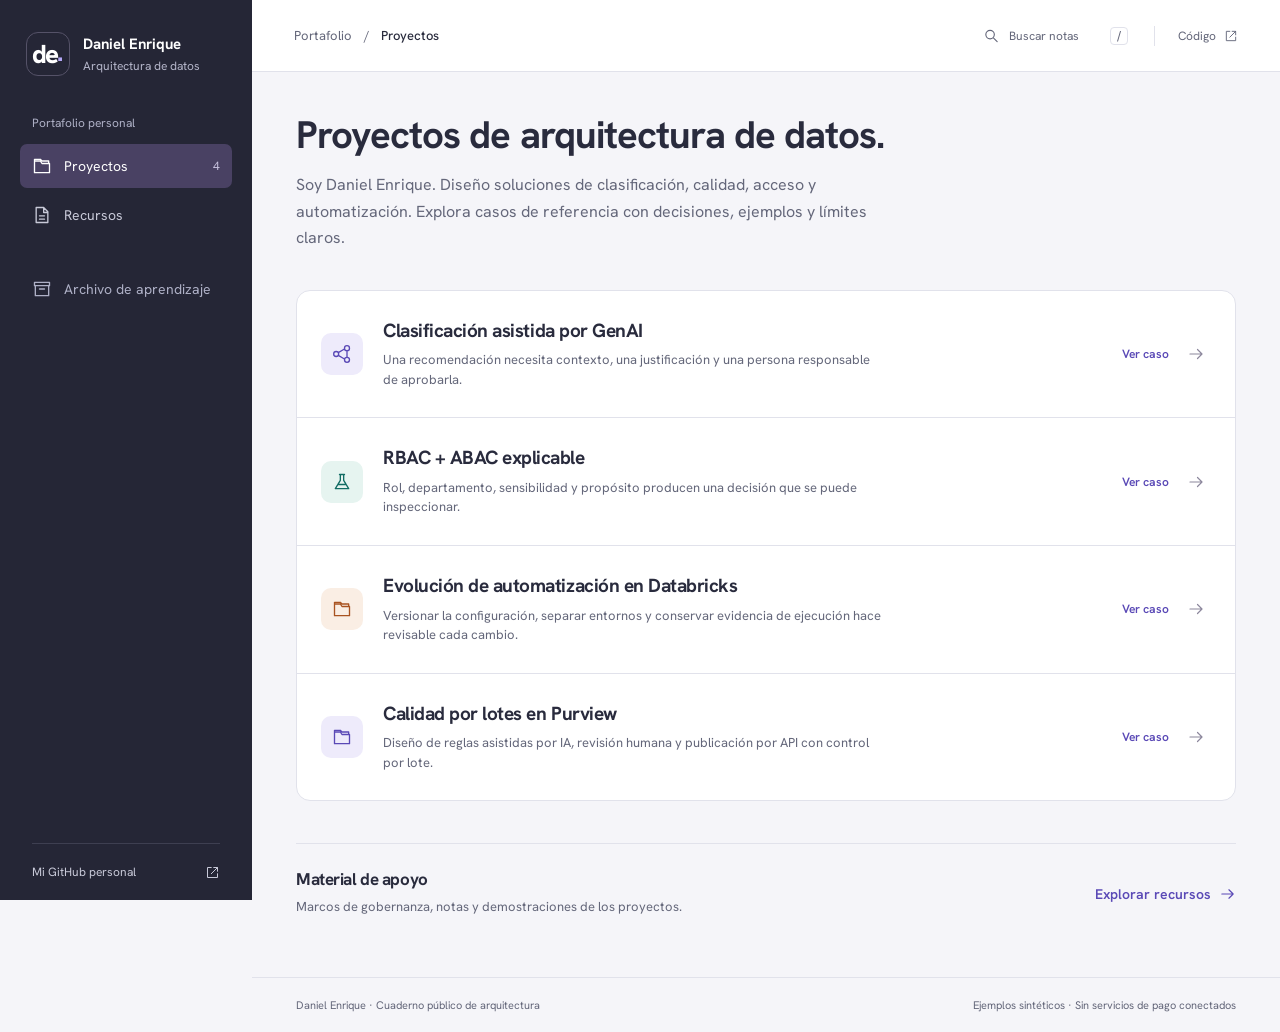
==== index.html @ 796b078f "Add curated Purview quality design, practical data and AI governance, and platform decision notes" ====
<!doctype html>
<html lang="es">
<head>
  <meta charset="utf-8">
  <meta name="viewport" content="width=device-width, initial-scale=1">
  <meta name="description" content="Daniel Enrique: portafolio de arquitectura de datos. Explora clasificación con GenAI, calidad en Purview, políticas RBAC + ABAC y automatización en Databricks con notas y demostraciones interactivas.">
  <meta name="theme-color" content="#252636">
  <title>Daniel Enrique — Cuaderno de arquitectura</title>
  <link rel="icon" href="data:image/svg+xml,%3Csvg xmlns='http://www.w3.org/2000/svg' viewBox='0 0 40 40'%3E%3Crect width='40' height='40' rx='10' fill='%235a49b6'/%3E%3Cpath d='M11 10h7c13 0 13 20 0 20h-7z' fill='none' stroke='white' stroke-width='3'/%3E%3C/svg%3E">
  <link rel="preconnect" href="https://fonts.googleapis.com">
  <link rel="preconnect" href="https://fonts.gstatic.com" crossorigin>
  <link href="https://fonts.googleapis.com/css2?family=Hanken+Grotesk:wght@400;500;600;700;800&display=swap" rel="stylesheet">
  <link rel="stylesheet" href="styles.css?v=valor3">
  <script defer src="cases.js?v=valor3"></script>
  <script defer src="policy.js?v=cuaderno1"></script>
  <script defer src="app.js?v=valor3"></script>
</head>
<body>
  <a class="skip" href="#contenido">Ir al contenido</a>
  <svg class="icon-defs" xmlns="http://www.w3.org/2000/svg" aria-hidden="true"><defs>
    <symbol id="i-home" viewBox="0 0 24 24"><path d="m3 10 9-7 9 7v10H3zM9 20v-7h6v7"/></symbol>
    <symbol id="i-folder" viewBox="0 0 24 24"><path d="M3 6h7l2 3h9v11H3zM3 6V4h7l2 2h8v3"/></symbol>
    <symbol id="i-network" viewBox="0 0 24 24"><circle cx="5" cy="12" r="3"/><circle cx="18" cy="5" r="3"/><circle cx="18" cy="19" r="3"/><path d="m8 10 7-4M8 14l7 4M18 8v8"/></symbol>
    <symbol id="i-lab" viewBox="0 0 24 24"><path d="M9 3h6M10 3v7L4 20h16l-6-10V3M7 15h10"/></symbol>
    <symbol id="i-archive" viewBox="0 0 24 24"><path d="M4 8v12h16V8M3 4h18v4H3zM9 12h6"/></symbol>
    <symbol id="i-search" viewBox="0 0 24 24"><circle cx="10" cy="10" r="6"/><path d="m15 15 5 5"/></symbol>
    <symbol id="i-out" viewBox="0 0 24 24"><path d="M14 4h6v6M20 4 10 14M10 4H4v16h16v-6"/></symbol>
    <symbol id="i-menu" viewBox="0 0 24 24"><path d="M4 6h16M4 12h16M4 18h16"/></symbol>
    <symbol id="i-doc" viewBox="0 0 24 24"><path d="M5 3h9l5 5v13H5zM14 3v6h5M9 13h6M9 17h6"/></symbol>
    <symbol id="i-arrow" viewBox="0 0 24 24"><path d="M4 12h16m-6-6 6 6-6 6"/></symbol>
    <symbol id="i-check" viewBox="0 0 24 24"><path d="m5 12 4 4L19 6"/></symbol>
  </defs></svg>
  <aside class="sidebar" id="sidebar" aria-label="Navegación principal">
    <a class="identity" href="#inicio"><span class="monogram">de<span>.</span></span><span><strong>Daniel Enrique</strong><small>Arquitectura de datos</small></span></a>
    <div class="workspace-label">Portafolio personal</div>
    <nav class="primary-nav">
      <a href="#proyectos" data-nav="proyectos"><svg class="icon" aria-hidden="true"><use href="#i-folder"/></svg>Proyectos<span class="nav-count">4</span></a>
      <a href="#recursos" data-nav="recursos"><svg class="icon" aria-hidden="true"><use href="#i-doc"/></svg>Recursos</a>
      <a href="#archivo" data-nav="archivo"><svg class="icon" aria-hidden="true"><use href="#i-archive"/></svg>Archivo de aprendizaje</a>
    </nav>
    <div class="sidebar-bottom"><a href="https://github.com/DanielEnrique368" target="_blank" rel="noopener noreferrer">Mi GitHub personal<svg class="icon" aria-hidden="true"><use href="#i-out"/></svg></a></div>
  </aside>
  <div class="workspace">
    <header class="topbar"><button class="menu-button" id="menu-toggle" aria-label="Abrir navegación" aria-expanded="false" aria-controls="sidebar"><svg class="icon" aria-hidden="true"><use href="#i-menu"/></svg></button><div class="breadcrumb"><span>Portafolio</span><span aria-hidden="true">/</span><strong id="breadcrumb">Proyectos</strong></div><a class="search-shortcut" href="#notas"><svg class="icon" aria-hidden="true"><use href="#i-search"/></svg><span>Buscar notas</span><kbd>/</kbd></a><a class="source-link" href="https://github.com/DanielEnrique368/DanielEnrique368.github.io" target="_blank" rel="noopener noreferrer">Código<svg class="icon" aria-hidden="true"><use href="#i-out"/></svg></a></header>
    <main id="contenido" tabindex="-1">
      <div id="app"><section class="page-heading"><h1>Un cuaderno para explorar arquitectura de datos.</h1><p>Clasificación con GenAI, gobierno RBAC + ABAC y automatización en Databricks.</p><noscript><p>Activa JavaScript para explorar las notas y las demostraciones. También puedes <a href="arquitectura.html">abrir el diagrama de arquitectura</a> o <a href="https://github.com/DanielEnrique368/DanielEnrique368.github.io">leer el código en GitHub</a>.</p></noscript></section></div>
    </main>
    <footer class="footer"><span>Daniel Enrique · Cuaderno público de arquitectura</span><span>Ejemplos sintéticos · Sin servicios de pago conectados</span></footer>
  </div>
</body>
</html>
---- styles.css ----
:root{--paper:#fff;--ground:#f5f5f9;--ink:#292b3d;--muted:#64677a;--line:#e1e2eb;--purple:#5a49b6;--purple-pale:#eeebfb;--teal:#126c64;--orange:#a95320;--rail:#252636;--rail-text:#c8c9d8;--radius:14px;font-family:'Hanken Grotesk',system-ui,sans-serif;font-size:16px;color:var(--ink);background:var(--ground);font-synthesis:none}
*{box-sizing:border-box}body{margin:0}a{color:inherit;text-decoration:none}button,input,select{font:inherit}button,a,input,select{-webkit-tap-highlight-color:transparent}button{cursor:pointer}button:disabled{cursor:default;opacity:.55}p{line-height:1.65}a,button,input,select{touch-action:manipulation}::selection{background:#d6cff8;color:#26213e}input{caret-color:var(--purple)}:focus-visible{outline:3px solid #8772e2;outline-offset:4px}html{scrollbar-color:#b5b1c7 var(--ground)}[hidden]{display:none!important}.icon-defs{position:absolute;width:0;height:0;overflow:hidden}.icon{width:20px;height:20px;flex-shrink:0;fill:none;stroke:currentColor;stroke-width:1.6;stroke-linecap:round;stroke-linejoin:round}.skip{position:fixed;top:-100px;left:20px;padding:12px 18px;background:var(--paper);z-index:20}.skip:focus{top:10px}.sidebar{position:fixed;inset:0 auto 0 0;width:252px;background:var(--rail);color:var(--rail-text);padding:32px 20px 20px;z-index:10;display:flex;flex-direction:column;overflow-y:auto}.identity{display:flex;gap:13px;align-items:center;color:white;margin:0 6px 39px}.monogram{font-size:26px;font-weight:800;letter-spacing:-.04em;width:44px;height:44px;display:grid;place-content:center;position:relative;border:1px solid #555268;border-radius:12px;padding-right:6px}.monogram span{position:absolute;right:7px;bottom:6px;color:#b6a9fa}.identity strong{font-size:15px;display:block}.identity small{color:#b5b6ca;font-size:12px}.workspace-label{font-size:12px;color:#aeb0c6;margin:0 12px 13px}.primary-nav{display:grid;gap:5px}.primary-nav a{display:flex;gap:12px;align-items:center;padding:12px;border-radius:7px;font-size:14px;min-height:44px}.primary-nav a:hover{background:#303146;color:white}.primary-nav a[aria-current="page"]{background:#494163;color:#fff}.primary-nav .nav-count{margin-left:auto;font-size:12px;color:#c6c0dc}.sidebar-projects{border-top:1px solid #3e3f51;margin-top:27px;padding-top:24px}.sidebar-projects h2{font-size:12px;font-weight:500;margin:0 12px 12px;color:#aeb0c6}.sidebar-projects a{padding:11px 12px;display:flex;align-items:center;gap:10px;font-size:12px;border-radius:6px}.sidebar-projects a:hover{color:white;background:#303146}.project-dot{width:7px;height:7px;border-radius:50%;display:inline-block;flex-shrink:0}.purple{background:#b5a3ff}.teal{background:#6bcbc0}.orange{background:#edb183}.sidebar-bottom{margin-top:auto;padding:42px 12px 0}.small-mark{font-size:13px;color:#aeb0c6;line-height:1.65}.sidebar-bottom a{margin-top:25px;padding-top:20px;border-top:1px solid #3e3f51;display:flex;align-items:center;justify-content:space-between;font-size:12px}.sidebar-bottom .icon{width:15px;height:15px}.workspace{margin-left:252px;min-height:100vh}.topbar{height:72px;padding:0 42px;display:flex;align-items:center;gap:26px;border-bottom:1px solid var(--line);background:var(--paper)}.breadcrumb{display:flex;gap:12px;align-items:center;font-size:13px;color:var(--muted)}.breadcrumb strong{color:var(--ink);font-weight:500}.search-shortcut{margin-left:auto;display:flex;align-items:center;gap:9px;font-size:12px;color:var(--muted)}.search-shortcut .icon{width:17px}kbd{font:12px system-ui;border:1px solid var(--line);padding:1px 6px;border-radius:4px;margin-left:22px}.source-link{display:flex;align-items:center;gap:8px;font-size:12px;color:var(--muted);padding-left:23px;border-left:1px solid var(--line)}.source-link .icon{width:14px}.menu-button{display:none}main{max-width:1440px;margin:auto;padding:42px 44px 60px}h1,h2,h3{letter-spacing:-.025em;line-height:1.13}h1{font-size:clamp(32px,3.25vw,49px);font-weight:700;margin:0;text-wrap:balance}h2{font-size:25px;margin:0 0 12px;font-weight:700}h3{font-size:19px;margin:0 0 10px}p{margin:0 0 18px;color:var(--muted)}.page-heading{margin-bottom:30px;max-width:780px}.page-heading p{margin:15px 0 0;max-width:65ch;font-size:16px}.intro-line{display:flex;justify-content:space-between;gap:32px;align-items:center;margin-bottom:30px}.intro-line .page-heading{margin:0;max-width:720px}.intro-line .page-heading h1{max-width:560px}.text-link{display:inline-flex;align-items:center;gap:8px;color:var(--purple);font-weight:600;font-size:14px;min-height:40px}.text-link:hover{text-decoration:underline;text-underline-offset:4px}.text-link .icon{width:17px}.pill{display:inline-flex;padding:5px 10px;border-radius:30px;background:var(--purple-pale);color:var(--purple);font-size:12px;white-space:nowrap;font-weight:600}.pill.teal{background:#e6f4f0;color:var(--teal)}.pill.orange{background:#faeee4;color:var(--orange)}.overview-grid{display:grid;grid-template-columns:minmax(0,1.55fr) minmax(260px,1fr);gap:24px;margin-bottom:40px}.graph-panel{background:var(--paper);border:1px solid var(--line);border-radius:var(--radius);overflow:hidden;min-width:0}.panel-heading{display:flex;justify-content:space-between;align-items:center;padding:21px 24px 0;gap:10px}.panel-heading h2{font-size:17px;margin:0}.panel-heading span{font-size:12px;color:var(--muted)}.graph{width:100%;height:auto;display:block;max-height:345px}.graph line,.graph path{stroke:#d9d6e6;stroke-width:1.3;fill:none}.graph a{cursor:pointer}.graph .node-circle{stroke:var(--paper);stroke-width:5}.graph .main-node{fill:#7663c8}.graph .access-node{fill:#278c83}.graph .ops-node{fill:#c67e4d}.graph .note-node{fill:#b4aec9}.graph text{font:13px 'Hanken Grotesk',sans-serif;fill:#48495d;stroke:none}.graph .project-label{font-size:14px;font-weight:700}.graph a:hover circle,.graph a:focus circle{stroke:#b6aae5;stroke-width:7}.graph a:focus-visible{outline:none}.graph-caption{padding:12px 24px 18px;color:var(--muted);font-size:12px;display:flex;gap:18px;align-items:center}.graph-caption span{display:flex;align-items:center;gap:6px}.graph-caption i{width:6px;height:6px;border-radius:50%;background:#7663c8}.graph-caption span:last-child{margin-left:auto}.spotlight{padding:25px 26px;background:#eae7f7;border-radius:var(--radius);display:flex;flex-direction:column;min-width:0}.spotlight h2{font-size:27px;line-height:1.2;margin:20px 0 13px;max-width:300px}.spotlight p{font-size:14px;color:#5c5675;line-height:1.6}.spotlight .pill{background:#fff9;width:fit-content}.spotlight .button{margin-top:auto;align-self:flex-start}.mini-decision{display:flex;align-items:center;gap:10px;padding:13px 0 19px;font-size:12px;color:#544967}.mini-decision svg{color:var(--teal);width:16px;height:16px}.button{display:inline-flex;align-items:center;justify-content:center;gap:9px;padding:11px 16px;min-height:44px;border:0;border-radius:7px;background:var(--purple);color:white;font-size:14px;font-weight:600}.button:hover{background:#493996}.button.secondary{background:white;color:var(--ink);border:1px solid var(--line)}.button.secondary:hover{background:var(--ground)}.section-top{display:flex;justify-content:space-between;gap:20px;align-items:baseline;margin:0 0 15px}.section-top h2{font-size:22px;margin:0}.section-top p{margin:0;font-size:13px}.project-list{background:var(--paper);border:1px solid var(--line);border-radius:var(--radius);overflow:hidden}.project-row{display:grid;grid-template-columns:44px minmax(0,1fr) auto 24px;gap:18px;align-items:center;padding:22px 24px;border-bottom:1px solid var(--line)}.project-row:last-child{border-bottom:0}.project-row:hover{background:#fbfaff}.project-symbol{width:42px;height:42px;display:grid;place-items:center;background:var(--purple-pale);color:var(--purple);border-radius:10px}.project-symbol.teal{background:#e6f4f0;color:var(--teal)}.project-symbol.orange{background:#faeee4;color:var(--orange)}.project-row h3{font-size:17px;margin:0 0 5px}.project-row p{font-size:13px;margin:0;line-height:1.5;max-width:72ch}.row-meta{color:var(--muted);font-size:12px;white-space:nowrap}.row-arrow{width:18px;color:#8c879c}.below-overview{display:grid;grid-template-columns:1fr 1fr;gap:32px;margin-top:32px}.resource-entry{display:flex;align-items:center;gap:14px;padding:19px 0;border-bottom:1px solid var(--line)}.resource-entry .icon{color:var(--purple)}.resource-entry strong{display:block;font-size:14px;margin-bottom:3px}.resource-entry small{font-size:12px;color:var(--muted)}.resource-entry .row-arrow{margin-left:auto}.notice{font-size:13px;color:var(--muted);line-height:1.6;margin-top:25px}.footer{padding:20px 44px;border-top:1px solid var(--line);display:flex;justify-content:space-between;gap:20px;font-size:11px;color:var(--muted);max-width:1440px;margin:auto}.backlink{color:var(--muted);font-size:13px;display:inline-flex;gap:8px;align-items:center;margin-bottom:25px;min-height:30px}.backlink .icon{width:16px;transform:rotate(180deg)}.case-heading{max-width:800px;margin-bottom:25px}.case-heading .pill{margin-bottom:15px}.case-heading h1{font-size:clamp(30px,3vw,43px);line-height:1.15}.case-heading p{margin-top:18px}.case-toolbar{display:flex;justify-content:space-between;gap:20px;align-items:center;border-bottom:1px solid var(--line);margin-bottom:30px}.case-tabs{display:flex;gap:25px}.case-tab{background:transparent;border:0;color:var(--muted);padding:15px 0;border-bottom:2px solid transparent;font-size:14px}.case-tab[aria-selected="true"]{border-color:var(--purple);color:var(--purple);font-weight:700}.article-layout{display:grid;grid-template-columns:minmax(0,1fr) 248px;gap:50px}.prose{max-width:75ch;min-width:0}.prose h2{font-size:23px;margin:28px 0 12px}.prose h2:first-child{margin-top:0}.prose h3{font-size:17px;margin-top:25px}.prose p{font-size:15px;line-height:1.75}.decisions{padding-left:19px}.decisions li{padding-left:5px;margin-bottom:20px;color:var(--muted);font-size:14px;line-height:1.65}.decisions strong{display:block;color:var(--ink);font-size:15px;margin-bottom:5px}.related-panel{border-left:1px solid var(--line);padding-left:23px}.related-panel h2{font-size:14px;margin:0 0 12px}.related-panel h2:not(:first-child){margin-top:28px}.note-link{display:block;font-size:13px;padding:11px 0;color:var(--purple);line-height:1.4}.note-link:hover{text-decoration:underline;text-underline-offset:3px}.related-panel p{font-size:12px;line-height:1.7}.reading-note{padding:18px 20px;background:#eeedf5;border-radius:8px;font-size:13px;color:#5a5572;line-height:1.65;margin:24px 0}.code-block{background:#292b3e;border-radius:12px;overflow:hidden;margin:18px 0 24px;color:#e2e3f2}.code-bar{display:flex;justify-content:space-between;align-items:center;padding:12px 20px;background:#33354b;color:#c9cce0;font-size:12px}.copy-button{background:transparent;border:1px solid #646680;color:#e2e3f2;padding:5px 11px;border-radius:5px;font-size:12px}.copy-button:hover{background:#474a64}pre{margin:0;padding:23px;overflow-x:auto;font:13px/1.8 Consolas,'Courier New',monospace;tab-size:2}.catalog-search{display:flex;align-items:center;gap:12px;background:white;border:1px solid var(--line);border-radius:9px;padding:0 16px;margin-bottom:25px;max-width:620px}.catalog-search .icon{color:var(--muted)}.catalog-search input{width:100%;background:transparent;border:0;padding:14px 0;outline:none;color:var(--ink);min-height:48px}.catalog-search:focus-within{outline:3px solid #8772e2;outline-offset:3px}.catalog-search input::placeholder{color:var(--muted)}.note-grid{display:grid;grid-template-columns:1fr 1fr;gap:0 36px}.note-item{display:block;padding:24px 0;border-bottom:1px solid var(--line)}.note-item:hover h2{color:var(--purple)}.note-item h2{font-size:20px;margin:10px 0}.note-item p{font-size:14px;margin:0;line-height:1.65}.note-type{color:var(--purple);font-size:12px}.note-count{font-size:12px;color:var(--muted);margin:15px 0}.empty-state{padding:35px 0}.empty-state h2{font-size:23px}.lab-layout{display:grid;grid-template-columns:minmax(260px,.9fr) minmax(0,1.1fr);gap:28px}.lab-form{background:var(--paper);border:1px solid var(--line);border-radius:var(--radius);padding:25px}.lab-form h2{font-size:20px;margin-bottom:5px}.lab-form p{font-size:13px}.field{display:block;margin-top:19px}.field span{font-size:13px;font-weight:600;display:block;margin-bottom:7px}select{display:block;width:100%;border:1px solid #cfd0dd;border-radius:7px;padding:10px 12px;min-height:44px;color:var(--ink);background:white}.decision-panel{background:#edf5f2;border:1px solid #d2e5dc;border-radius:var(--radius);padding:27px;display:flex;flex-direction:column;min-height:380px}.decision-panel[data-decision="deny"]{background:#fbf0ed;border-color:#eddbd4}.decision-panel[data-decision="mask"]{background:#f2effb;border-color:#e0daef}.decision-panel h2{font-size:30px;margin:15px 0 13px}.decision-panel p{font-size:14px}.decision-state{font-size:12px;font-weight:700;color:var(--teal)}[data-decision="deny"] .decision-state{color:#9c432b}[data-decision="mask"] .decision-state{color:var(--purple)}.check-list{list-style:none;padding:0;margin:3px 0 20px}.check-list li{display:flex;gap:10px;align-items:flex-start;font-size:13px;padding:9px 0;line-height:1.45}.check-symbol{width:18px;height:18px;display:grid;place-items:center;flex-shrink:0;border-radius:50%;background:#d7e9e1;color:#125f52;font-weight:700}.check-symbol.no{background:#ecd3c9;color:#873e2b}.obligation{margin-top:auto;padding-top:17px;border-top:1px solid #cbc6db;font-size:12px;line-height:1.7;color:#5a526d}.sample-result{margin-top:25px}.sample-result h2{font-size:18px}.sample-result pre{border:1px solid var(--line);border-radius:9px;background:white;color:#5d4b90;font-size:13px;white-space:pre-wrap;overflow-wrap:anywhere}.presets{display:flex;gap:9px;flex-wrap:wrap;margin:20px 0 24px}.preset{background:white;border:1px solid var(--line);border-radius:6px;padding:9px 12px;min-height:40px;font-size:12px;color:var(--muted)}.preset:hover{border-color:var(--purple);color:var(--purple)}.archive-list{border-top:1px solid var(--line)}.archive-list a{display:flex;justify-content:space-between;gap:20px;align-items:center;padding:21px 4px;border-bottom:1px solid var(--line);font-size:15px}.archive-list a:hover{color:var(--purple)}.archive-list span small{display:block;color:var(--muted);font-size:12px;margin-top:5px}.supporting{display:flex;align-items:center;gap:25px;flex-wrap:wrap;margin-top:22px}.compact-graph{max-width:640px;border:1px solid var(--line);border-radius:12px;background:white;margin-top:22px}.compact-graph .graph-caption{padding-top:0}.asset-detail{font-size:12px;color:var(--muted)}.source-citation{font-size:13px!important}.source-citation a{color:var(--purple);text-decoration:underline;text-underline-offset:3px}
@media(min-width:1700px){main{padding-top:55px}.overview-grid{grid-template-columns:1.65fr 1fr}.graph{max-height:395px}.spotlight h2{font-size:32px;max-width:360px}}
@media(max-width:1180px){.sidebar{width:225px;padding-left:13px;padding-right:13px}.workspace{margin-left:225px}main{padding:32px 27px 50px}.topbar{padding:0 27px}.overview-grid{grid-template-columns:minmax(0,1.25fr) minmax(245px,1fr);gap:18px}.spotlight{padding:23px}.spotlight h2{font-size:24px}.graph-caption span:last-child{display:none}.article-layout{grid-template-columns:minmax(0,1fr) 200px;gap:28px}.row-meta{display:none}.project-row{grid-template-columns:40px 1fr 20px;gap:15px}.footer{padding:20px 27px}.search-shortcut span{display:none}}
@media(max-width:950px){.overview-grid{grid-template-columns:1fr}.spotlight{display:grid;grid-template-columns:1fr auto;gap:0 25px}.spotlight .pill{grid-column:1}.spotlight h2{max-width:none;font-size:25px;margin-top:13px}.spotlight p{max-width:60ch}.spotlight .button{grid-column:2;grid-row:2/5;align-self:center}.mini-decision{padding-bottom:0}.article-layout{grid-template-columns:1fr}.related-panel{border-left:0;border-top:1px solid var(--line);padding:25px 0 0}.related-panel .note-link{display:inline-block;margin-right:20px}.lab-layout{grid-template-columns:1fr}.lab-form{display:grid;grid-template-columns:1fr 1fr;gap:0 18px}.lab-form h2,.lab-form p{grid-column:1/-1}.below-overview{grid-template-columns:1fr;gap:10px}.note-grid{grid-template-columns:1fr}.footer{flex-direction:column;gap:6px}}
@media(max-width:720px){.sidebar{display:none;top:64px;width:min(300px,88vw);box-shadow:12px 10px 30px #25263626}.sidebar.open{display:flex}.workspace{margin:0}.topbar{height:64px;padding:0 18px;gap:15px;position:sticky;top:0;z-index:11}.menu-button{display:grid;place-items:center;min-height:40px;width:36px;background:transparent;border:0;color:var(--ink);padding:0}.breadcrumb{gap:8px;font-size:12px}.breadcrumb>span:first-child{display:none}.breadcrumb>span:nth-child(2){display:none}.search-shortcut{margin-left:auto}.search-shortcut kbd{display:none}.source-link{padding-left:12px;font-size:12px}.source-link .icon{display:none}main{padding:28px 20px 40px}h1{font-size:34px}.intro-line{display:block}.intro-line .text-link{margin-top:13px}.page-heading p{font-size:15px}.overview-grid{gap:18px;margin-bottom:29px}.panel-heading{padding:19px 18px 0}.panel-heading h2{font-size:16px}.panel-heading>span{font-size:11px}.graph text{font-size:15px}.graph .project-label{font-size:16px}.graph-caption{padding-left:18px;padding-right:18px;gap:14px;font-size:11px}.spotlight{display:flex;padding:22px}.spotlight h2{margin-top:16px}.spotlight .button{align-self:flex-start;margin-top:17px}.spotlight p{margin-bottom:6px}.section-top{gap:12px;align-items:center}.section-top h2{font-size:21px}.section-top p{display:none}.project-row{padding:20px 16px;grid-template-columns:32px 1fr 15px;gap:12px}.project-symbol{width:32px;height:34px;border-radius:7px}.project-row h3{font-size:16px}.project-row p{font-size:12px}.row-arrow{width:15px}.project-symbol .icon{width:18px}.case-heading h1{font-size:31px}.case-toolbar{align-items:start;flex-direction:column;gap:0}.case-tabs{gap:23px}.case-toolbar>.text-link{padding-bottom:10px}.lab-form{padding:20px;grid-template-columns:1fr}.decision-panel{padding:23px}.decision-panel h2{font-size:28px}.footer{padding:20px;font-size:10px}.article-layout{gap:22px}.prose p{font-size:15px}pre{font-size:12px;padding:17px}.note-item h2{font-size:20px}.supporting{gap:8px 20px}.notice{font-size:12px}.backlink{margin-bottom:18px}}
.project-page{max-width:1000px}.project-page .page-heading{max-width:750px;margin-bottom:38px}.project-page .page-heading h1{font-size:clamp(32px,3vw,44px);max-width:690px}.project-page .project-row{padding-top:28px;padding-bottom:28px}.project-row h2{font-size:19px;margin:0 0 7px;line-height:1.3}.project-page .row-meta{color:var(--purple);font-weight:600}.resource-footer{display:flex;align-items:center;justify-content:space-between;gap:24px;margin-top:42px;padding-top:26px;border-top:1px solid var(--line)}.resource-footer h2{font-size:17px;margin:0 0 6px}.resource-footer p{font-size:13px;margin:0}.resource-footer .text-link{flex-shrink:0}.resource-catalog{max-width:850px;border-top:1px solid var(--line)}.resource-catalog .resource-entry{padding:25px 4px;gap:20px}.resource-catalog strong{font-size:18px;margin-bottom:7px}.resource-catalog small{font-size:14px;line-height:1.6;display:block}.resource-catalog .icon{width:22px;height:22px}.connection-map{max-width:850px;padding-top:25px}.connection-map .graph{max-height:450px}.workspace{display:flex;flex-direction:column}.workspace main{width:100%;flex:1}.footer{width:100%}.primary-nav a[data-nav="archivo"]{margin-top:25px;color:#aeb0c6}.primary-nav a[data-nav="archivo"][aria-current="page"]{color:white}.mobile-map{display:none}
@media(max-width:720px){.project-page .page-heading{margin-bottom:28px}.project-page .project-row{padding-top:23px;padding-bottom:23px}.project-row h2{font-size:17px}.resource-footer{display:block;margin-top:28px;padding-top:22px}.resource-footer .text-link{margin-top:12px}.resource-catalog strong{font-size:17px}.resource-catalog small{font-size:13px}.resource-catalog .resource-entry{gap:14px}.connection-map{padding-top:0}.breadcrumb strong{max-width:200px;overflow:hidden;text-overflow:ellipsis;white-space:nowrap}}
@media(max-width:720px){.graph{display:none}.mobile-map{display:grid;gap:20px;padding:25px 18px 20px}.mobile-project{display:flex;align-items:center;gap:9px;font-size:14px;font-weight:700;line-height:1.5;min-height:30px}.mobile-project .project-dot{width:8px;height:8px}.mobile-connections{margin-left:4px;padding:5px 0 0 13px;border-left:1px solid #c9c3dd;display:flex;gap:7px 18px;flex-wrap:wrap}.mobile-connections a{font-size:13px;color:var(--purple);line-height:1.65;min-height:30px;padding-top:4px}.mobile-connections a:hover{text-decoration:underline}}
@media(prefers-reduced-motion:no-preference){.graph a circle{transition:stroke .18s ease-out}.button,.primary-nav a{transition:background-color .15s ease-out}}

.source-citation{margin-top:30px}.source-citation h2{font-size:17px}.source-citation ul{padding-left:20px}.source-citation li{margin:10px 0;line-height:1.6}.related-panel a{overflow-wrap:anywhere}
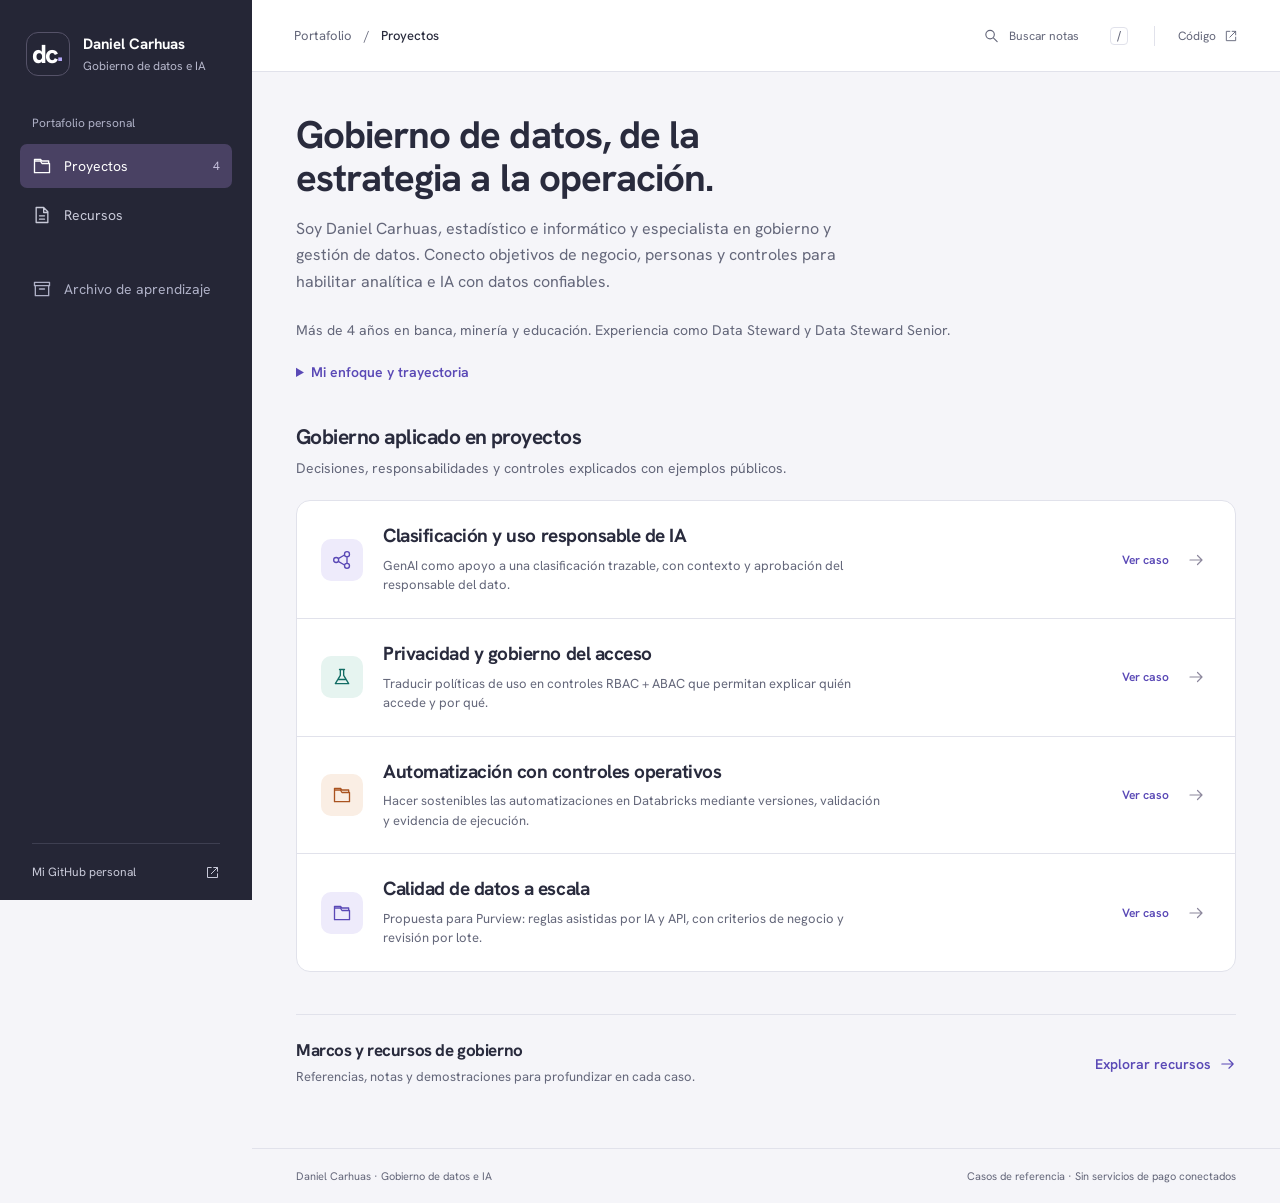
==== commit 7c5a8033: "Position portfolio around data and AI governance leadership, grounded in professional profile" ====
--- a/index.html
+++ b/index.html
@@ -3,17 +3,17 @@
 <head>
   <meta charset="utf-8">
   <meta name="viewport" content="width=device-width, initial-scale=1">
-  <meta name="description" content="Daniel Enrique: portafolio de arquitectura de datos. Explora clasificación con GenAI, calidad en Purview, políticas RBAC + ABAC y automatización en Databricks con notas y demostraciones interactivas.">
+  <meta name="description" content="Daniel Carhuas: especialista en gobierno y gestión de datos. Estrategia, calidad, privacidad y gobierno de IA, con experiencia en banca, minería y educación.">
   <meta name="theme-color" content="#252636">
-  <title>Daniel Enrique — Cuaderno de arquitectura</title>
+  <title>Daniel Carhuas — Gobierno de datos e IA</title>
   <link rel="icon" href="data:image/svg+xml,%3Csvg xmlns='http://www.w3.org/2000/svg' viewBox='0 0 40 40'%3E%3Crect width='40' height='40' rx='10' fill='%235a49b6'/%3E%3Cpath d='M11 10h7c13 0 13 20 0 20h-7z' fill='none' stroke='white' stroke-width='3'/%3E%3C/svg%3E">
   <link rel="preconnect" href="https://fonts.googleapis.com">
   <link rel="preconnect" href="https://fonts.gstatic.com" crossorigin>
   <link href="https://fonts.googleapis.com/css2?family=Hanken+Grotesk:wght@400;500;600;700;800&display=swap" rel="stylesheet">
-  <link rel="stylesheet" href="styles.css?v=valor3">
-  <script defer src="cases.js?v=valor3"></script>
+  <link rel="stylesheet" href="styles.css?v=gobierno4">
+  <script defer src="cases.js?v=gobierno4"></script>
   <script defer src="policy.js?v=cuaderno1"></script>
-  <script defer src="app.js?v=valor3"></script>
+  <script defer src="app.js?v=gobierno4"></script>
 </head>
 <body>
   <a class="skip" href="#contenido">Ir al contenido</a>
@@ -31,7 +31,7 @@
     <symbol id="i-check" viewBox="0 0 24 24"><path d="m5 12 4 4L19 6"/></symbol>
   </defs></svg>
   <aside class="sidebar" id="sidebar" aria-label="Navegación principal">
-    <a class="identity" href="#inicio"><span class="monogram">de<span>.</span></span><span><strong>Daniel Enrique</strong><small>Arquitectura de datos</small></span></a>
+    <a class="identity" href="#inicio"><span class="monogram">dc<span>.</span></span><span><strong>Daniel Carhuas</strong><small>Gobierno de datos e IA</small></span></a>
     <div class="workspace-label">Portafolio personal</div>
     <nav class="primary-nav">
       <a href="#proyectos" data-nav="proyectos"><svg class="icon" aria-hidden="true"><use href="#i-folder"/></svg>Proyectos<span class="nav-count">4</span></a>
@@ -43,9 +43,9 @@
   <div class="workspace">
     <header class="topbar"><button class="menu-button" id="menu-toggle" aria-label="Abrir navegación" aria-expanded="false" aria-controls="sidebar"><svg class="icon" aria-hidden="true"><use href="#i-menu"/></svg></button><div class="breadcrumb"><span>Portafolio</span><span aria-hidden="true">/</span><strong id="breadcrumb">Proyectos</strong></div><a class="search-shortcut" href="#notas"><svg class="icon" aria-hidden="true"><use href="#i-search"/></svg><span>Buscar notas</span><kbd>/</kbd></a><a class="source-link" href="https://github.com/DanielEnrique368/DanielEnrique368.github.io" target="_blank" rel="noopener noreferrer">Código<svg class="icon" aria-hidden="true"><use href="#i-out"/></svg></a></header>
     <main id="contenido" tabindex="-1">
-      <div id="app"><section class="page-heading"><h1>Un cuaderno para explorar arquitectura de datos.</h1><p>Clasificación con GenAI, gobierno RBAC + ABAC y automatización en Databricks.</p><noscript><p>Activa JavaScript para explorar las notas y las demostraciones. También puedes <a href="arquitectura.html">abrir el diagrama de arquitectura</a> o <a href="https://github.com/DanielEnrique368/DanielEnrique368.github.io">leer el código en GitHub</a>.</p></noscript></section></div>
+      <div id="app"><section class="page-heading"><h1>Gobierno de datos, de la estrategia a la operación.</h1><p>Estrategia, calidad, privacidad y uso responsable de IA.</p><noscript><p>Activa JavaScript para explorar las notas y las demostraciones. También puedes <a href="arquitectura.html">abrir el diagrama de arquitectura</a> o <a href="https://github.com/DanielEnrique368/DanielEnrique368.github.io">leer el código en GitHub</a>.</p></noscript></section></div>
     </main>
-    <footer class="footer"><span>Daniel Enrique · Cuaderno público de arquitectura</span><span>Ejemplos sintéticos · Sin servicios de pago conectados</span></footer>
+    <footer class="footer"><span>Daniel Carhuas · Gobierno de datos e IA</span><span>Casos de referencia · Sin servicios de pago conectados</span></footer>
   </div>
 </body>
 </html>
--- a/styles.css
+++ b/styles.css
@@ -10,3 +10,4 @@
 @media(prefers-reduced-motion:no-preference){.graph a circle{transition:stroke .18s ease-out}.button,.primary-nav a{transition:background-color .15s ease-out}}
 
 .source-citation{margin-top:30px}.source-citation h2{font-size:17px}.source-citation ul{padding-left:20px}.source-citation li{margin:10px 0;line-height:1.6}.related-panel a{overflow-wrap:anywhere}
+.professional-profile{margin:-14px 0 34px;max-width:750px}.profile-track{font-size:14px;line-height:1.6;margin:0 0 14px}.profile-details{font-size:14px;line-height:1.65}.profile-details summary{cursor:pointer;color:var(--purple);font-weight:600;width:fit-content;padding:6px 0;min-height:36px}.profile-details[open] summary{margin-bottom:16px}.profile-details p{margin-bottom:14px}.profile-details li{color:var(--muted);margin-bottom:10px}.profile-details strong{color:var(--ink)}.projects-heading{font-size:21px;margin:0 0 8px}.projects-intro{font-size:14px;margin:0 0 20px}.project-page .page-heading h1{max-width:740px}.project-page .project-row{padding-top:23px;padding-bottom:23px}
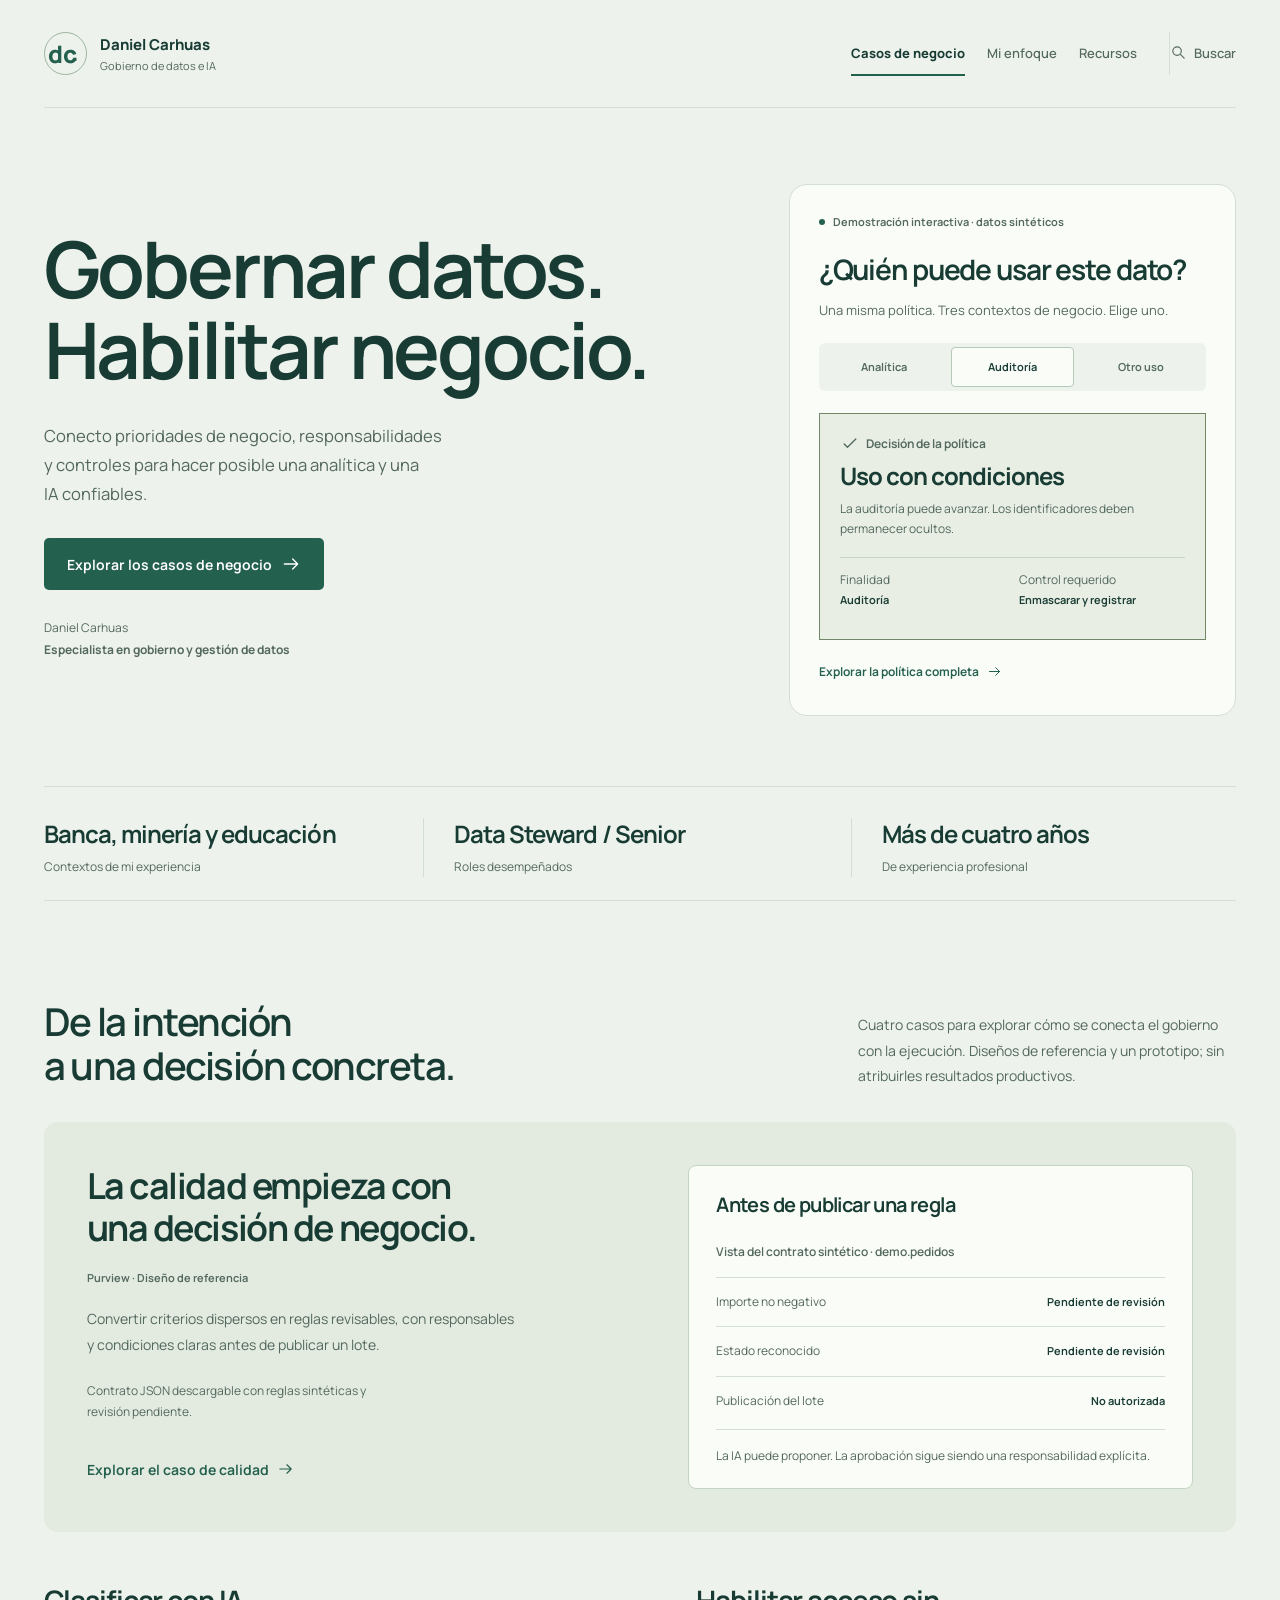
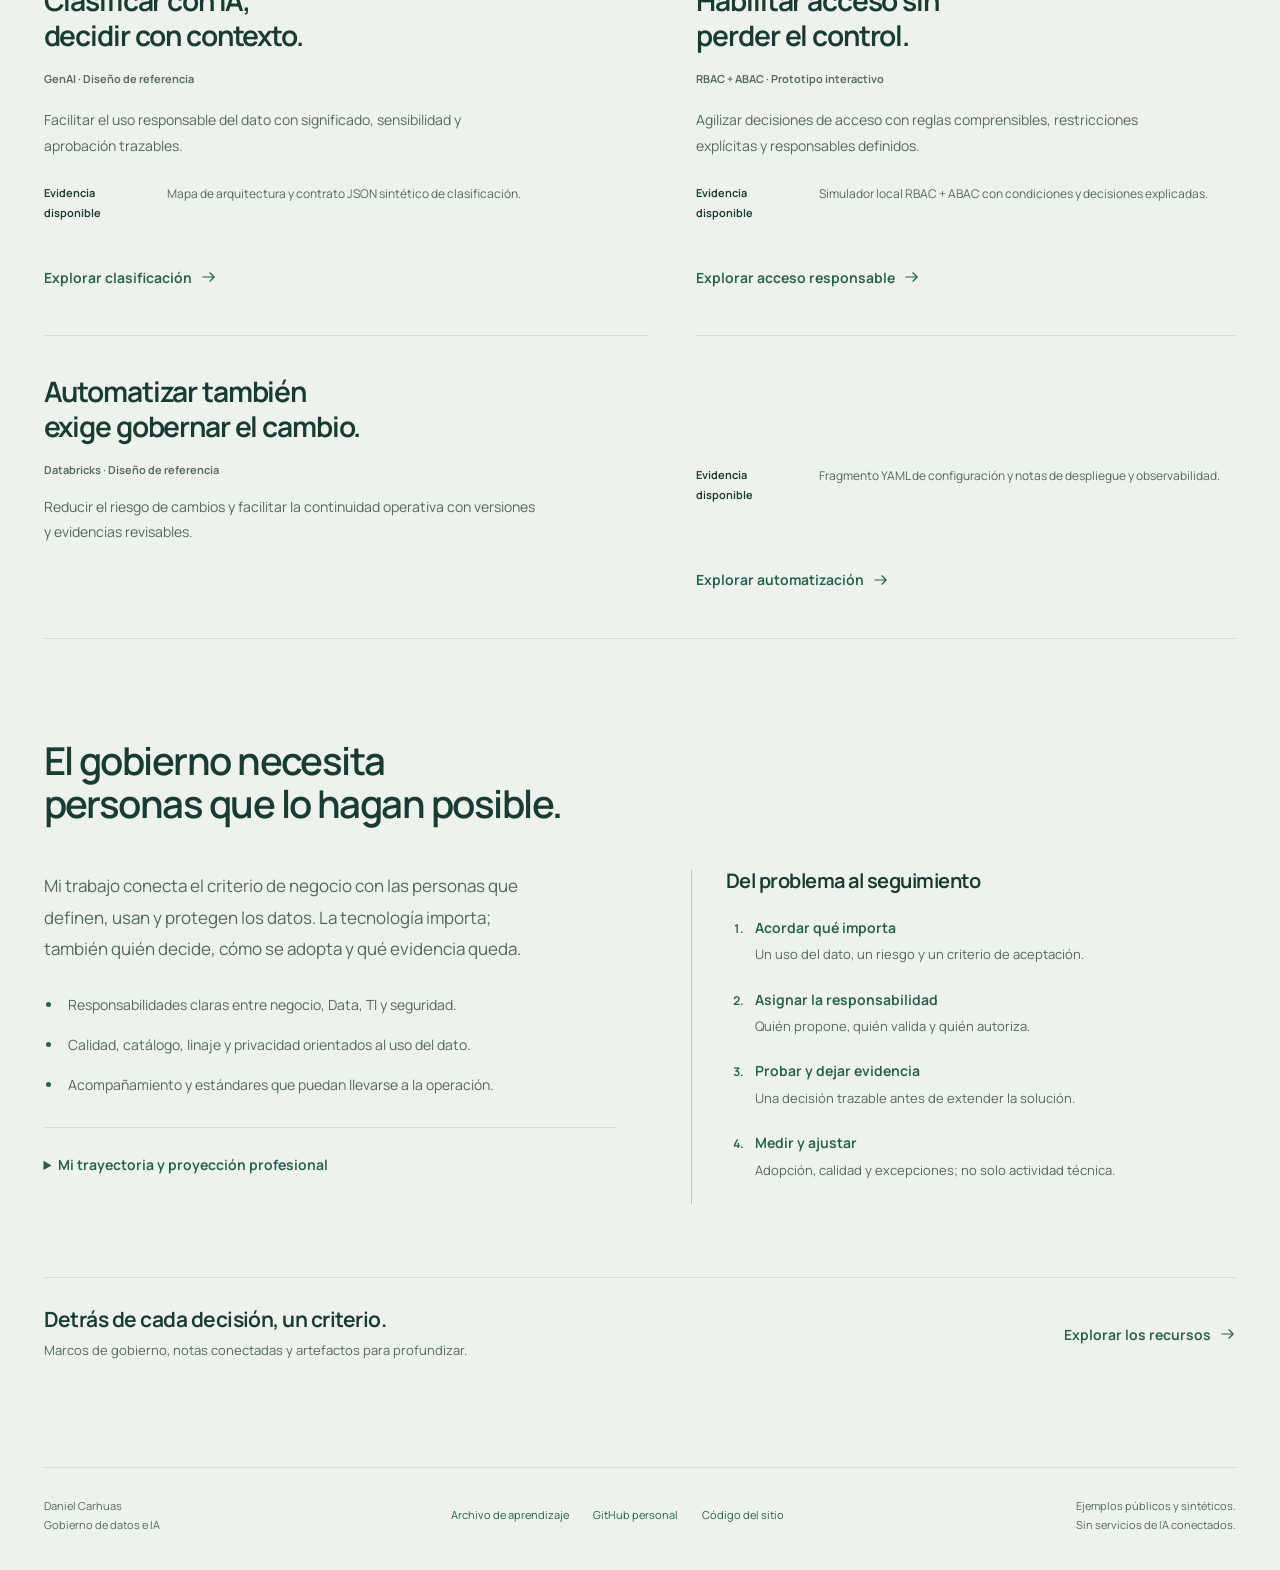
==== commit 04248f36: "Redesign portfolio around business decisions, executive cases and an interactive policy preview" ====
--- a/index.html
+++ b/index.html
@@ -4,16 +4,22 @@
   <meta charset="utf-8">
   <meta name="viewport" content="width=device-width, initial-scale=1">
   <meta name="description" content="Daniel Carhuas: especialista en gobierno y gestión de datos. Estrategia, calidad, privacidad y gobierno de IA, con experiencia en banca, minería y educación.">
-  <meta name="theme-color" content="#252636">
+  <meta name="theme-color" content="#edf2ec">
+  <meta property="og:type" content="website">
+  <meta property="og:locale" content="es_PE">
+  <meta property="og:title" content="Daniel Carhuas — Gobierno de datos que habilita negocio">
+  <meta property="og:description" content="Decisiones, responsabilidades y evidencia. Explora casos de gobierno de datos e IA y una demostración interactiva de acceso responsable.">
+  <meta property="og:url" content="https://danielenrique368.github.io/">
   <title>Daniel Carhuas — Gobierno de datos e IA</title>
-  <link rel="icon" href="data:image/svg+xml,%3Csvg xmlns='http://www.w3.org/2000/svg' viewBox='0 0 40 40'%3E%3Crect width='40' height='40' rx='10' fill='%235a49b6'/%3E%3Cpath d='M11 10h7c13 0 13 20 0 20h-7z' fill='none' stroke='white' stroke-width='3'/%3E%3C/svg%3E">
+  <link rel="icon" href="data:image/svg+xml,%3Csvg xmlns='http://www.w3.org/2000/svg' viewBox='0 0 40 40'%3E%3Crect width='40' height='40' rx='10' fill='%2324604e'/%3E%3Cpath d='M11 10h7c13 0 13 20 0 20h-7z' fill='none' stroke='white' stroke-width='3'/%3E%3C/svg%3E">
   <link rel="preconnect" href="https://fonts.googleapis.com">
   <link rel="preconnect" href="https://fonts.gstatic.com" crossorigin>
-  <link href="https://fonts.googleapis.com/css2?family=Hanken+Grotesk:wght@400;500;600;700;800&display=swap" rel="stylesheet">
-  <link rel="stylesheet" href="styles.css?v=gobierno4">
-  <script defer src="cases.js?v=gobierno4"></script>
+  <link href="https://fonts.googleapis.com/css2?family=Manrope:wght@400;500;600;700;800&display=swap" rel="stylesheet">
+  <link rel="stylesheet" href="styles.css?v=negocio5">
+  <link rel="stylesheet" href="executive.css?v=negocio5">
+  <script defer src="cases.js?v=negocio5"></script>
   <script defer src="policy.js?v=cuaderno1"></script>
-  <script defer src="app.js?v=gobierno4"></script>
+  <script defer src="app.js?v=negocio5"></script>
 </head>
 <body>
   <a class="skip" href="#contenido">Ir al contenido</a>
@@ -30,22 +36,21 @@
     <symbol id="i-arrow" viewBox="0 0 24 24"><path d="M4 12h16m-6-6 6 6-6 6"/></symbol>
     <symbol id="i-check" viewBox="0 0 24 24"><path d="m5 12 4 4L19 6"/></symbol>
   </defs></svg>
-  <aside class="sidebar" id="sidebar" aria-label="Navegación principal">
+  <header class="site-header">
     <a class="identity" href="#inicio"><span class="monogram">dc<span>.</span></span><span><strong>Daniel Carhuas</strong><small>Gobierno de datos e IA</small></span></a>
-    <div class="workspace-label">Portafolio personal</div>
-    <nav class="primary-nav">
-      <a href="#proyectos" data-nav="proyectos"><svg class="icon" aria-hidden="true"><use href="#i-folder"/></svg>Proyectos<span class="nav-count">4</span></a>
-      <a href="#recursos" data-nav="recursos"><svg class="icon" aria-hidden="true"><use href="#i-doc"/></svg>Recursos</a>
-      <a href="#archivo" data-nav="archivo"><svg class="icon" aria-hidden="true"><use href="#i-archive"/></svg>Archivo de aprendizaje</a>
+    <button class="menu-button" id="menu-toggle" aria-label="Abrir navegación" aria-expanded="false" aria-controls="sidebar"><svg class="icon" aria-hidden="true"><use href="#i-menu"/></svg></button>
+    <nav class="site-nav primary-nav" id="sidebar" aria-label="Navegación principal">
+      <a href="#proyectos" data-nav="proyectos">Casos de negocio</a>
+      <a href="#perfil" data-nav="perfil">Mi enfoque</a>
+      <a href="#recursos" data-nav="recursos">Recursos</a>
+      <a class="search-shortcut nav-utility" href="#notas"><svg class="icon" aria-hidden="true"><use href="#i-search"/></svg><span>Buscar</span><kbd>/</kbd></a>
     </nav>
-    <div class="sidebar-bottom"><a href="https://github.com/DanielEnrique368" target="_blank" rel="noopener noreferrer">Mi GitHub personal<svg class="icon" aria-hidden="true"><use href="#i-out"/></svg></a></div>
-  </aside>
+  </header>
   <div class="workspace">
-    <header class="topbar"><button class="menu-button" id="menu-toggle" aria-label="Abrir navegación" aria-expanded="false" aria-controls="sidebar"><svg class="icon" aria-hidden="true"><use href="#i-menu"/></svg></button><div class="breadcrumb"><span>Portafolio</span><span aria-hidden="true">/</span><strong id="breadcrumb">Proyectos</strong></div><a class="search-shortcut" href="#notas"><svg class="icon" aria-hidden="true"><use href="#i-search"/></svg><span>Buscar notas</span><kbd>/</kbd></a><a class="source-link" href="https://github.com/DanielEnrique368/DanielEnrique368.github.io" target="_blank" rel="noopener noreferrer">Código<svg class="icon" aria-hidden="true"><use href="#i-out"/></svg></a></header>
     <main id="contenido" tabindex="-1">
-      <div id="app"><section class="page-heading"><h1>Gobierno de datos, de la estrategia a la operación.</h1><p>Estrategia, calidad, privacidad y uso responsable de IA.</p><noscript><p>Activa JavaScript para explorar las notas y las demostraciones. También puedes <a href="arquitectura.html">abrir el diagrama de arquitectura</a> o <a href="https://github.com/DanielEnrique368/DanielEnrique368.github.io">leer el código en GitHub</a>.</p></noscript></section></div>
+      <div id="app"><section class="page-heading"><h1>Gobernar datos. Habilitar negocio.</h1><p>Soy Daniel Carhuas. Conecto prioridades de negocio, responsabilidades y controles para una analítica y una IA confiables.</p><noscript><p>Activa JavaScript para explorar los casos y las demostraciones. También puedes <a href="arquitectura.html">abrir el diagrama de referencia</a> o <a href="https://github.com/DanielEnrique368/DanielEnrique368.github.io">leer el código en GitHub</a>.</p></noscript></section></div>
     </main>
-    <footer class="footer"><span>Daniel Carhuas · Gobierno de datos e IA</span><span>Casos de referencia · Sin servicios de pago conectados</span></footer>
+    <footer class="footer"><span>Daniel Carhuas<br>Gobierno de datos e IA</span><nav aria-label="Enlaces secundarios"><a href="#archivo">Archivo de aprendizaje</a><a href="https://github.com/DanielEnrique368" target="_blank" rel="noopener noreferrer">GitHub personal</a><a href="https://github.com/DanielEnrique368/DanielEnrique368.github.io" target="_blank" rel="noopener noreferrer">Código del sitio</a></nav><span>Ejemplos públicos y sintéticos.<br>Sin servicios de IA conectados.</span></footer>
   </div>
 </body>
 </html>
--- a/executive.css
+++ b/executive.css
@@ -0,0 +1,446 @@
+/* Executive presentation layer. Existing routes and interaction classes stay intact. */
+:root {
+  --ink: #183c34;
+  --accent: #24604e;
+  --muted: #53685e;
+  --ground: #edf2ec;
+  --paper: #fafcf8;
+  --line: #d4dfd4;
+  --soft: #e3ebe0;
+  --soft-strong: #d6e4d7;
+  --purple: var(--accent);
+  --purple-pale: var(--soft);
+  --teal: var(--accent);
+  --orange: var(--accent);
+  --rail: var(--paper);
+  --rail-text: var(--muted);
+  --radius: 12px;
+  --page-gutter: clamp(20px, 3.4vw, 52px);
+  font-family: 'Manrope', system-ui, sans-serif;
+  color: var(--ink);
+  background: var(--ground);
+}
+
+html { scrollbar-color: #9caf9e var(--ground); scroll-padding-top: 110px; }
+body { background: var(--ground); }
+::selection { background: #cbdcc9; color: var(--ink); }
+:focus-visible { outline: 3px solid var(--accent); outline-offset: 5px; }
+input { caret-color: var(--accent); }
+h1, h2, h3, h4 { color: var(--ink); text-wrap: balance; }
+p { text-wrap: pretty; }
+.workspace { margin-left: 0; min-height: calc(100dvh - 108px); }
+.workspace main {
+  width: min(1336px, calc(100% - var(--page-gutter) * 2));
+  max-width: none;
+  padding: 64px 0 104px;
+  margin-inline: auto;
+}
+.site-header {
+  width: min(1336px, calc(100% - var(--page-gutter) * 2));
+  min-height: 108px;
+  margin-inline: auto;
+  display: flex;
+  align-items: center;
+  justify-content: space-between;
+  gap: 28px;
+  border-bottom: 1px solid var(--line);
+  position: relative;
+  z-index: 12;
+}
+.site-header .identity { margin: 0; gap: 13px; color: var(--ink); flex-shrink: 0; }
+.site-header .monogram {
+  width: 43px;
+  height: 43px;
+  border: 1px solid #9bb59f;
+  border-radius: 50%;
+  font-size: 24px;
+  letter-spacing: -.04em;
+  color: var(--accent);
+}
+.site-header .monogram span { color: var(--accent); }
+.site-header .identity strong { font-size: 15px; font-weight: 750; }
+.site-header .identity small { display: block; margin-top: 3px; font-size: 11px; color: var(--muted); }
+.site-nav.primary-nav { display: flex; align-items: center; gap: 22px; }
+.site-nav.primary-nav a {
+  padding: 12px 0;
+  min-height: 44px;
+  gap: 7px;
+  border-radius: 0;
+  border-bottom: 2px solid transparent;
+  color: var(--muted);
+  font-size: 13px;
+  font-weight: 550;
+  white-space: nowrap;
+}
+.site-nav.primary-nav a:hover { color: var(--accent); background: transparent; border-color: var(--line); }
+.site-nav.primary-nav a[aria-current="page"] { background: transparent; color: var(--ink); border-color: var(--accent); font-weight: 750; }
+.site-nav.primary-nav a[data-nav="archivo"] { margin-top: 0; color: var(--muted); }
+.site-nav .nav-count { display: none; }
+.site-nav .icon { width: 17px; height: 17px; }
+.site-nav .search-shortcut, .site-nav .nav-utility { margin-left: 10px; padding-left: 22px; border-left: 1px solid var(--line); font-weight: 500; }
+.site-nav .search-shortcut span { display: inline; }
+.site-nav kbd { display: none; }
+.site-header .menu-button { display: none; }
+
+.executive-hero {
+  display: grid;
+  grid-template-columns: minmax(0, 1.55fr) minmax(340px, 1fr);
+  align-items: center;
+  gap: clamp(32px, 4vw, 64px);
+  padding: 12px 0 70px;
+}
+.hero-copy { min-width: 0; padding-bottom: 12px; }
+.hero-copy h1 {
+  font-size: clamp(64px, 6.1vw, 88px);
+  font-weight: 650;
+  line-height: 1.045;
+  letter-spacing: -.04em;
+  margin: 0 0 30px;
+  max-width: none;
+}
+.hero-copy h1 span { display: block; }
+.hero-description { max-width: 46ch; font-size: clamp(16px, 1.3vw, 19px); line-height: 1.75; margin-bottom: 30px; }
+.hero-copy .button { min-height: 52px; padding: 14px 23px; font-size: 14px; }
+.hero-byline { margin: 27px 0 0; max-width: 49ch; font-size: 12px; line-height: 1.8; color: var(--muted); }
+.button { background: var(--accent); border-radius: 5px; font-weight: 650; }
+.button:hover { background: #174b3d; }
+.button:active, .preview-options button:active, .preset:active { transform: translateY(1px); }
+.button.secondary { background: var(--paper); color: var(--accent); border-color: var(--line); }
+.button.secondary:hover { background: var(--soft); }
+.text-link { color: var(--accent); font-weight: 650; font-size: 14px; }
+.text-link:hover { text-underline-offset: 5px; }
+.decision-preview { background: var(--paper); border: 1px solid var(--line); border-radius: 18px; padding: 29px; min-width: 0; }
+.preview-top { display: flex; gap: 8px; align-items: center; margin-bottom: 24px; }
+.status-dot { width: 6px; height: 6px; border-radius: 50%; background: var(--accent); flex-shrink: 0; }
+.preview-label { font-size: 11px; font-weight: 650; color: var(--muted); }
+.decision-preview h2 { font-size: clamp(24px, 2.2vw, 30px); font-weight: 650; line-height: 1.2; letter-spacing: -.04em; margin: 0 0 12px; }
+.decision-preview > p { font-size: 13px; line-height: 1.7; margin-bottom: 22px; }
+.preview-options { display: flex; gap: 5px; padding: 4px; background: var(--ground); border-radius: 6px; margin: 0 0 22px; }
+.preview-options button { flex: 1; min-width: 0; border: 1px solid transparent; background: transparent; color: var(--muted); border-radius: 4px; padding: 9px 6px; min-height: 40px; font-size: 11px; font-weight: 650; }
+.preview-options button:hover { color: var(--ink); background: var(--soft); }
+.preview-options button[aria-pressed="true"] { color: var(--ink); background: var(--paper); border-color: #b4c9b6; }
+.hero-verdict { min-height: 227px; padding: 20px 20px 18px; border: 1px solid #bdcebc; background: var(--soft); }
+.hero-verdict[data-decision="mask"] { background: #e8eee4; border-color: #718768; }
+.hero-verdict[data-decision="deny"] { background: #ebeee7; border-color: #53685e; }
+.verdict-label { display: flex; align-items: center; gap: 6px; color: var(--muted); font-size: 12px; font-weight: 650; margin-bottom: 8px; }
+.hero-verdict h3 { font-size: 24px; font-weight: 700; line-height: 1.15; letter-spacing: -.04em; margin: 0 0 10px; }
+.hero-verdict > p { font-size: 12px; line-height: 1.65; margin: 0 0 18px; }
+.hero-verdict dl { margin: 0; display: grid; grid-template-columns: 1fr 1fr; gap: 13px; padding-top: 13px; border-top: 1px solid #c7d5c5; }
+.hero-verdict dt { font-size: 12px; color: var(--muted); margin-bottom: 4px; }
+.hero-verdict dd { margin: 0; font-size: 11px; font-weight: 650; line-height: 1.5; overflow-wrap: anywhere; }
+.preview-link { display: inline-flex; align-items: center; gap: 8px; margin-top: 18px; min-height: 28px; font-size: 12px; font-weight: 650; color: var(--accent); }
+.preview-link:hover { text-decoration: underline; text-underline-offset: 5px; }
+.preview-link .icon { width: 15px; height: 15px; }
+
+.experience-band { display: grid; grid-template-columns: 1.05fr 1.2fr 1.2fr; gap: 28px 42px; border-top: 1px solid var(--line); border-bottom: 1px solid var(--line); padding: 31px 0 23px; }
+.experience-band > div { display: flex; flex-direction: column; gap: 8px; min-width: 0; }
+.experience-band > div + div { border-left: 1px solid var(--line); padding-left: 30px; }
+.experience-band strong { font-size: clamp(18px, 1.9vw, 24px); font-weight: 650; line-height: 1.3; letter-spacing: -.04em; }
+.experience-band span { font-size: 12px; line-height: 1.7; color: var(--muted); }
+.experience-band .caption { grid-column: 1 / -1; font-size: 11px; line-height: 1.65; margin: 0; color: var(--muted); }
+.selected-work { margin-top: 99px; }
+.section-heading { display: grid; grid-template-columns: minmax(0, 1fr) minmax(240px, .62fr); gap: 40px; align-items: end; margin-bottom: 34px; }
+.section-heading h2 { font-size: clamp(31px, 3vw, 43px); font-weight: 600; line-height: 1.14; letter-spacing: -.04em; margin: 0; max-width: 19ch; }
+.section-heading > p { font-size: 14px; line-height: 1.8; margin: 0; max-width: 42ch; justify-self: end; }
+.work-grid { display: grid; grid-template-columns: minmax(0, 1.12fr) minmax(0, 1fr); gap: 0 48px; }
+.work-featured { grid-column: 1 / -1; display: grid; grid-template-columns: minmax(0, 1.08fr) minmax(0, 1fr); gap: 56px; background: var(--soft); border-radius: 14px; padding: 43px; margin-bottom: 20px; }
+.work-copy { min-width: 0; display: flex; flex-direction: column; align-items: flex-start; }
+.case-status { display: block; font-size: 11px; font-weight: 650; line-height: 1.6; color: var(--muted); margin-bottom: 19px; }
+.work-copy h3 { font-size: clamp(30px, 2.8vw, 39px); font-weight: 650; letter-spacing: -.04em; line-height: 1.17; margin: 0 0 20px; max-width: 19ch; }
+.work-copy > p { font-size: 14px; line-height: 1.85; max-width: 48ch; margin-bottom: 22px; }
+.work-copy > .case-status { font-size: 11px; line-height: 1.65; margin-bottom: 19px; }
+.work-evidence { font-size: 12px; line-height: 1.75; color: var(--muted); margin: 0 0 26px; max-width: 49ch; }
+.work-copy > .work-evidence { font-size: 12px; line-height: 1.75; margin-bottom: 26px; }
+.work-evidence strong { color: var(--ink); font-weight: 650; }
+.work-copy .text-link { margin-top: auto; }
+.rule-preview { min-width: 0; align-self: center; background: var(--paper); border: 1px solid #c4d4c2; border-radius: 8px; padding: 25px 27px 22px; }
+.artifact-label { color: var(--muted); font-size: 12px; font-weight: 600; display: block; margin-bottom: 15px; }
+.rule-preview h4 { margin: 0 0 24px; font-size: 20px; font-weight: 650; letter-spacing: -.03em; }
+.rule-row { display: flex; justify-content: space-between; gap: 20px; padding: 14px 0; border-top: 1px solid var(--line); align-items: baseline; }
+.rule-row span { color: var(--muted); font-size: 12px; line-height: 1.7; }
+.rule-row strong { font-size: 11px; font-weight: 650; text-align: right; line-height: 1.7; }
+.artifact-footnote { border-top: 1px solid var(--line); padding-top: 16px; margin: 4px 0 0; font-size: 12px; line-height: 1.7; color: var(--muted); }
+.work-story { min-width: 0; padding: 31px 0 38px; border-bottom: 1px solid var(--line); display: flex; flex-direction: column; align-items: flex-start; }
+.work-story .case-status { margin-bottom: 15px; }
+.work-story h3 { font-size: clamp(25px, 2.2vw, 30px); font-weight: 650; line-height: 1.24; letter-spacing: -.04em; margin: 0 0 17px; max-width: 25ch; }
+.work-story > p { font-size: 14px; line-height: 1.8; max-width: 55ch; margin: 0 0 25px; }
+.work-story > .case-status { font-size: 11px; line-height: 1.65; margin-bottom: 19px; }
+.business-details { margin: 0 0 21px; width: 100%; }
+.business-details > div { display: grid; grid-template-columns: 105px minmax(0, 1fr); gap: 18px; margin-bottom: 14px; }
+.business-details dt { font-size: 11px; font-weight: 650; line-height: 1.8; color: var(--ink); }
+.business-details dd { font-size: 12px; line-height: 1.8; color: var(--muted); margin: 0; }
+.work-story .text-link { margin-top: auto; }
+.work-story:last-child { grid-column: 1 / -1; display: grid; grid-template-columns: minmax(0, 1.12fr) minmax(0, 1fr); column-gap: 48px; align-items: start; padding-top: 38px; }
+.work-story:last-child .case-status { grid-column: 1; }
+.work-story:last-child h3 { grid-column: 1; }
+.work-story:last-child > p { grid-column: 1; margin-bottom: 15px; }
+.work-story:last-child .business-details { grid-column: 2; grid-row: 2 / 4; margin-top: 4px; }
+.work-story:last-child .text-link { grid-column: 2; margin-top: 0; }
+
+.leadership-section { margin-top: 100px; }
+.leadership-section .section-heading > h2 { grid-column: 1 / -1; max-width: 900px; }
+.leadership-grid { display: grid; grid-template-columns: minmax(0, 1.05fr) minmax(0, 1fr); gap: 74px; padding-top: 10px; }
+.leadership-copy > p { font-size: 17px; line-height: 1.85; max-width: 48ch; }
+.leadership-copy ul { padding-left: 19px; margin: 27px 0 0; }
+.leadership-copy li { color: var(--muted); font-size: 14px; line-height: 1.8; padding-left: 5px; margin-bottom: 15px; }
+.leadership-copy li::marker { color: var(--accent); }
+.leadership-practice { border-left: 1px solid #b4c8b5; padding-left: 34px; }
+.leadership-practice h3 { font-size: 20px; font-weight: 650; margin: 0 0 24px; }
+.leadership-practice ol { margin: 0; padding-left: 20px; }
+.leadership-practice li { padding-left: 9px; margin-bottom: 22px; color: var(--accent); font-size: 12px; }
+.leadership-practice li::marker { font-variant-numeric: tabular-nums; font-weight: 650; }
+.leadership-practice li strong { display: block; font-size: 14px; line-height: 1.6; font-weight: 650; }
+.leadership-practice li span { display: block; color: var(--muted); font-size: 13px; line-height: 1.8; margin-top: 4px; }
+.professional-profile.profile-details { max-width: none; margin: 58px 0 0; padding: 23px 0; border-top: 1px solid var(--line); border-bottom: 1px solid var(--line); }
+.leadership-copy .professional-profile { max-width: none; margin: 30px 0 0; border-top: 1px solid var(--line); padding-top: 15px; }
+.profile-details summary { color: var(--accent); font-weight: 650; min-height: 44px; padding: 10px 0; }
+.profile-details[open] summary { margin-bottom: 15px; }
+.profile-details p, .profile-details ul { max-width: 75ch; font-size: 14px; line-height: 1.8; }
+.profile-details li { color: var(--muted); }
+.resource-footer { margin-top: 73px; padding-top: 28px; gap: 30px; }
+.resource-footer h2 { font-size: 21px; font-weight: 650; line-height: 1.3; }
+.resource-footer p { font-size: 13px; line-height: 1.8; }
+.footer { width: min(1336px, calc(100% - var(--page-gutter) * 2)); max-width: none; margin-inline: auto; padding: 28px 0 35px; font-size: 11px; line-height: 1.8; align-items: center; }
+.footer a { color: var(--accent); display: inline-flex; align-items: center; min-height: 36px; }
+.footer a:hover { text-decoration: underline; text-underline-offset: 4px; }
+.footer > nav { display: flex; gap: 24px; flex-wrap: wrap; }
+
+/* Existing case, notes, graph and policy views share the executive palette. */
+.page-heading { max-width: 840px; margin-bottom: 43px; }
+.page-heading h1 { font-size: clamp(38px, 4.7vw, 62px); font-weight: 600; line-height: 1.1; letter-spacing: -.04em; }
+.page-heading p { margin-top: 24px; font-size: 16px; line-height: 1.85; }
+.case-heading { max-width: 910px; margin-bottom: 30px; }
+.case-heading h1 { font-size: clamp(37px, 4.5vw, 60px); font-weight: 600; line-height: 1.12; letter-spacing: -.04em; }
+.case-heading p { font-size: 16px; line-height: 1.85; max-width: 64ch; }
+.pill, .pill.teal, .pill.orange { background: var(--soft); color: var(--accent); border-radius: 3px; padding: 5px 9px; font-weight: 600; }
+.backlink { color: var(--muted); margin-bottom: 28px; }
+.business-brief { padding: 28px 30px; background: var(--soft); border-radius: 9px; margin: 32px 0 30px; }
+.business-question { color: var(--ink); font-size: 20px; line-height: 1.55; font-weight: 600; margin: 0 0 25px; max-width: 70ch; }
+.business-brief-grid { display: grid; grid-template-columns: 1fr 1.15fr 1.15fr; gap: 28px; }
+.business-brief-grid dl { margin: 0; }
+.business-brief-grid dt { font-size: 11px; font-weight: 650; color: var(--muted); margin-bottom: 10px; }
+.business-brief-grid dd { font-size: 13px; color: var(--ink); line-height: 1.8; margin: 0; }
+.case-toolbar { margin-bottom: 36px; }
+.case-tabs { gap: 30px; }
+.case-tab { font-weight: 550; min-height: 50px; }
+.case-tab[aria-selected="true"] { border-color: var(--accent); color: var(--accent); }
+.article-layout { grid-template-columns: minmax(0, 1fr) 260px; gap: 76px; }
+.prose { max-width: 71ch; }
+.prose h2 { font-size: 26px; line-height: 1.25; font-weight: 600; margin-top: 35px; }
+.prose p { font-size: 15px; line-height: 1.9; }
+.decisions li { margin-bottom: 27px; line-height: 1.85; }
+.decisions strong { font-weight: 650; }
+.related-panel { border-left-color: var(--line); padding-left: 26px; }
+.related-panel h2 { font-size: 13px; font-weight: 700; }
+.related-panel p { font-size: 12px; line-height: 1.85; }
+.reading-note { background: var(--soft); color: var(--muted); border-radius: 5px; padding: 20px 22px; line-height: 1.85; }
+.code-block { background: var(--paper); color: var(--ink); border: 1px solid var(--line); border-radius: 8px; }
+.code-bar { background: var(--soft); color: var(--muted); border-bottom: 1px solid var(--line); }
+.copy-button { color: var(--accent); border-color: #aac1ac; min-height: 34px; }
+.copy-button:hover { background: #d2e0d0; }
+.catalog-search { background: var(--paper); border-radius: 5px; }
+.catalog-search:focus-within { outline-color: var(--accent); }
+.note-grid { gap: 0 60px; }
+.note-item { padding: 27px 0 30px; }
+.note-item h2 { font-size: 23px; font-weight: 600; line-height: 1.25; }
+.note-item p { line-height: 1.85; }
+.note-type { color: var(--accent); }
+.resource-catalog { max-width: 960px; }
+.resource-catalog .resource-entry { padding: 31px 3px; }
+.resource-catalog strong { font-size: 22px; font-weight: 600; }
+.resource-catalog small { font-size: 14px; line-height: 1.8; }
+.resource-entry .icon { color: var(--accent); }
+.graph-panel, .compact-graph { background: var(--paper); border-color: var(--line); border-radius: 10px; }
+.graph line, .graph path { stroke: #c5d5c3; }
+.graph .main-node, .graph .access-node, .graph .ops-node { fill: var(--accent); }
+.graph .note-node { fill: #9ab098; }
+.graph text { font-family: 'Manrope', system-ui, sans-serif; fill: var(--ink); }
+.graph a:hover circle, .graph a:focus circle { stroke: #a0bc9e; }
+.graph-caption i { background: var(--accent) !important; }
+.graph-caption span:nth-child(2) i { background: #9ab098 !important; }
+.project-dot.purple, .project-dot.teal, .project-dot.orange { background: var(--accent); }
+.mobile-connections { border-left-color: #b3c8af; }
+.project-symbol, .project-symbol.teal, .project-symbol.orange { color: var(--accent); background: var(--soft); }
+.project-list { background: var(--paper); }
+.project-row:hover { background: #e8eee4; }
+.row-arrow { color: #6e896e; }
+.lab-form { background: var(--paper); border-radius: 10px; padding: 29px; }
+select { border-color: #b8cbb8; background: var(--paper); border-radius: 5px; }
+.decision-panel, .decision-panel[data-decision="mask"], .decision-panel[data-decision="deny"] { background: var(--soft); border-color: #bed0bd; border-radius: 10px; padding: 30px; }
+.decision-panel[data-decision="mask"] { background: #e8eee4; }
+.decision-panel[data-decision="deny"] { background: #ebeee7; }
+.decision-state, [data-decision="mask"] .decision-state, [data-decision="deny"] .decision-state { color: var(--ink); }
+.check-symbol { background: #c6dbc8; color: var(--accent); }
+.check-symbol.no { background: #d9e0d3; color: var(--ink); }
+.obligation { border-color: #c4d1c0; color: var(--muted); }
+.sample-result pre { background: var(--paper); color: var(--ink); }
+.preset { background: var(--paper); color: var(--muted); border-radius: 4px; min-height: 44px; }
+.preset:hover { color: var(--accent); border-color: var(--accent); }
+.source-citation h2 { font-size: 18px; }
+.source-citation a { color: var(--accent); }
+.archive-list a { padding: 25px 3px; }
+
+@media (min-width: 1700px) {
+  .workspace main { padding-top: 74px; }
+  .hero-copy h1 { font-size: 92px; }
+  .executive-hero { padding-bottom: 86px; }
+}
+@media (max-width: 1120px) {
+  .site-nav.primary-nav { gap: 17px; }
+  .site-nav .search-shortcut, .site-nav .nav-utility { padding-left: 17px; margin-left: 0; }
+  .decision-preview { padding: 23px; }
+  .hero-copy h1 { font-size: clamp(58px, 6.1vw, 72px); }
+  .hero-description { font-size: 16px; }
+  .preview-options button { font-size: 12px; }
+  .experience-band { gap: 22px; }
+  .experience-band > div + div { padding-left: 22px; }
+  .work-featured { padding: 34px; gap: 36px; }
+  .work-grid, .work-story:last-child { column-gap: 34px; }
+  .leadership-grid { gap: 42px; }
+  .article-layout { gap: 38px; grid-template-columns: minmax(0, 1fr) 215px; }
+}
+@media (max-width: 920px) {
+  .site-header { min-height: 94px; }
+  .site-header .identity small { font-size: 12px; }
+  .site-nav.primary-nav { gap: 15px; }
+  .site-nav.primary-nav a { font-size: 12px; }
+  .site-nav .search-shortcut span { display: none; }
+  .workspace main { padding-top: 48px; }
+  .executive-hero { grid-template-columns: 1fr; gap: 38px; align-items: start; padding-bottom: 49px; }
+  .hero-copy { padding-bottom: 0; }
+  .hero-copy h1 { font-size: clamp(58px, 9vw, 78px); max-width: 750px; }
+  .hero-description { max-width: 55ch; font-size: 18px; }
+  .decision-preview { max-width: 590px; width: 100%; padding: 28px; justify-self: end; }
+  .decision-preview h2 { font-size: 29px; }
+  .decision-preview > p { max-width: 52ch; }
+  .preview-options button { font-size: 12px; }
+  .hero-verdict { min-height: 204px; }
+  .section-heading { grid-template-columns: 1fr 1fr; gap: 24px; }
+  .section-heading h2 { font-size: 34px; }
+  .work-featured { gap: 29px; padding: 28px; }
+  .work-copy h3 { font-size: 29px; }
+  .rule-preview { padding: 22px 19px; }
+  .rule-row { gap: 14px; }
+  .rule-row span, .rule-row strong { font-size: 11px; }
+  .business-details > div { grid-template-columns: 1fr; gap: 4px; }
+  .leadership-grid { gap: 34px; }
+  .leadership-copy > p { font-size: 16px; }
+  .leadership-practice { padding-left: 25px; }
+  .article-layout { grid-template-columns: 1fr; }
+  .related-panel { border-left: 0; border-top: 1px solid var(--line); padding: 27px 0 0; }
+  .related-panel .note-link { display: inline-block; margin-right: 24px; }
+  .business-brief-grid { gap: 24px; }
+  .footer { flex-direction: row; align-items: start; }
+}
+@media (max-width: 720px) {
+  html { scroll-padding-top: 88px; }
+  .site-header { min-height: 83px; flex-wrap: wrap; gap: 0; }
+  .site-header .identity { gap: 10px; }
+  .site-header .monogram { width: 38px; height: 38px; font-size: 21px; }
+  .site-header .identity strong { font-size: 14px; }
+  .site-header .identity small { font-size: 12px; }
+  .site-header .menu-button { display: grid; place-items: center; width: 44px; min-height: 44px; color: var(--ink); border: 1px solid var(--line); border-radius: 5px; background: transparent; }
+  .site-nav.primary-nav { display: none; width: 100%; flex: 0 0 100%; padding: 8px 0 18px; gap: 0; }
+  .site-nav.primary-nav.open { display: grid; grid-template-columns: 1fr 1fr; gap: 3px 16px; }
+  .site-nav.primary-nav a { min-height: 46px; font-size: 13px; padding: 12px 3px; }
+  .site-nav .search-shortcut, .site-nav .nav-utility { margin: 0; padding-left: 3px; border-left: 0; }
+  .site-nav .search-shortcut span { display: inline; }
+  .workspace main { padding: 39px 0 68px; }
+  .executive-hero { gap: 32px; padding: 0 0 40px; }
+  .hero-copy h1 { font-size: clamp(41px, 10.75vw, 70px); line-height: 1.08; letter-spacing: -.04em; margin-bottom: 24px; }
+  .hero-description { font-size: 15px; line-height: 1.85; margin-bottom: 25px; }
+  .hero-copy .button { min-height: 49px; font-size: 13px; padding: 13px 19px; }
+  .hero-byline { font-size: 11px; margin-top: 23px; max-width: 46ch; }
+  .decision-preview { padding: 24px 21px 19px; border-radius: 12px; max-width: none; }
+  .preview-top { margin-bottom: 20px; }
+  .decision-preview h2 { font-size: 27px; }
+  .decision-preview > p { font-size: 12px; }
+  .preview-options { gap: 2px; margin-bottom: 19px; }
+  .preview-options button { font-size: 11px; }
+  .hero-verdict { padding: 18px 16px; min-height: 223px; }
+  .hero-verdict h3 { font-size: 23px; }
+  .hero-verdict dl { gap: 15px; }
+  .hero-verdict > p { font-size: 12px; }
+  .experience-band { grid-template-columns: 1fr; gap: 21px; padding: 27px 0; }
+  .experience-band > div { display: grid; grid-template-columns: minmax(115px, .9fr) minmax(0, 1.4fr); gap: 18px; align-items: baseline; }
+  .experience-band > div + div { border-left: 0; padding-left: 0; }
+  .experience-band strong { font-size: 18px; }
+  .experience-band span { font-size: 11px; }
+  .experience-band .caption { font-size: 12px; padding-top: 3px; }
+  .selected-work { margin-top: 59px; }
+  .section-heading { grid-template-columns: 1fr; gap: 16px; margin-bottom: 25px; }
+  .section-heading h2 { font-size: 33px; max-width: 20ch; }
+  .section-heading > p { font-size: 13px; max-width: 45ch; justify-self: start; }
+  .work-grid { grid-template-columns: 1fr; gap: 0; }
+  .work-featured { grid-column: 1; grid-template-columns: 1fr; gap: 24px; padding: 26px 22px; border-radius: 10px; margin-bottom: 3px; }
+  .work-copy h3 { font-size: 29px; margin-bottom: 18px; }
+  .work-copy > p { font-size: 13px; margin-bottom: 20px; }
+  .work-evidence { font-size: 11px; margin-bottom: 20px; }
+  .work-copy > .work-evidence { font-size: 11px; margin-bottom: 20px; }
+  .rule-preview { padding: 22px 18px 20px; border-radius: 5px; }
+  .rule-preview h4 { font-size: 19px; }
+  .artifact-label { font-size: 12px; }
+  .rule-row { gap: 17px; }
+  .work-story { padding: 31px 0 29px; }
+  .work-story h3 { font-size: 27px; max-width: 24ch; }
+  .work-story > p { font-size: 13px; margin-bottom: 23px; }
+  .business-details > div { grid-template-columns: 95px minmax(0, 1fr); gap: 13px; }
+  .business-details dt { font-size: 12px; }
+  .business-details dd { font-size: 11px; }
+  .work-story:last-child { grid-column: 1; display: flex; padding-top: 31px; }
+  .work-story:last-child .business-details { margin-top: 8px; }
+  .work-story:last-child .text-link { margin-top: auto; }
+  .leadership-section { margin-top: 58px; }
+  .leadership-grid { grid-template-columns: 1fr; gap: 26px; padding-top: 0; }
+  .leadership-copy > p { font-size: 15px; line-height: 1.85; }
+  .leadership-copy ul { margin-top: 22px; }
+  .leadership-copy li { font-size: 13px; }
+  .leadership-practice { padding: 24px 0 0; border-left: 0; border-top: 1px solid var(--line); }
+  .leadership-practice h3 { font-size: 20px; }
+  .professional-profile.profile-details { margin-top: 33px; padding: 15px 0; }
+  .leadership-copy .professional-profile { margin-top: 25px; }
+  .profile-details summary { font-size: 13px; }
+  .profile-details p, .profile-details ul { font-size: 13px; }
+  .resource-footer { display: block; margin-top: 44px; padding-top: 24px; }
+  .resource-footer h2 { font-size: 21px; }
+  .resource-footer p { font-size: 12px; }
+  .resource-footer .text-link { margin-top: 16px; }
+  .footer { flex-direction: column; gap: 16px; padding: 24px 0 29px; font-size: 12px; }
+  .footer > nav { gap: 20px; }
+  .page-heading { margin-bottom: 31px; }
+  .page-heading h1 { font-size: 37px; }
+  .page-heading p { font-size: 14px; margin-top: 19px; }
+  .case-heading h1 { font-size: 35px; }
+  .case-heading p { font-size: 14px; }
+  .case-heading .pill { font-size: 11px; }
+  .business-brief { padding: 23px 20px; margin: 25px 0; }
+  .business-question { font-size: 18px; margin-bottom: 22px; }
+  .business-brief-grid { grid-template-columns: 1fr; gap: 21px; }
+  .business-brief-grid dt { margin-bottom: 7px; }
+  .business-brief-grid dd { font-size: 12px; }
+  .case-toolbar { margin-bottom: 29px; }
+  .case-tabs { gap: 20px; width: 100%; }
+  .case-tab { font-size: 12px; min-height: 48px; }
+  .prose h2 { font-size: 23px; }
+  .prose p { font-size: 14px; line-height: 1.9; }
+  .decisions li { font-size: 13px; }
+  .decisions strong { font-size: 14px; }
+  .reading-note { font-size: 12px; padding: 18px; }
+  .note-item h2 { font-size: 22px; }
+  .note-item p { font-size: 13px; }
+  .resource-catalog strong { font-size: 20px; }
+  .resource-catalog small { font-size: 13px; }
+  .resource-catalog .resource-entry { gap: 14px; padding: 26px 1px; }
+  .lab-form, .decision-panel { padding: 23px; }
+  .decision-panel h2 { font-size: 29px; }
+  .presets { gap: 7px; }
+  .preset { font-size: 11px; }
+  .source-citation h2 { font-size: 18px; }
+}
+@media (prefers-reduced-motion: no-preference) {
+  .button, .preview-options button, .preset { transition: background-color 180ms ease, border-color 180ms ease, color 180ms ease, transform 120ms ease; }
+  .site-nav.primary-nav a { transition: border-color 180ms ease, color 180ms ease; }
+}
+@media (prefers-reduced-motion: reduce) {
+  *, *::before, *::after { scroll-behavior: auto !important; animation: none !important; transition: none !important; }
+}
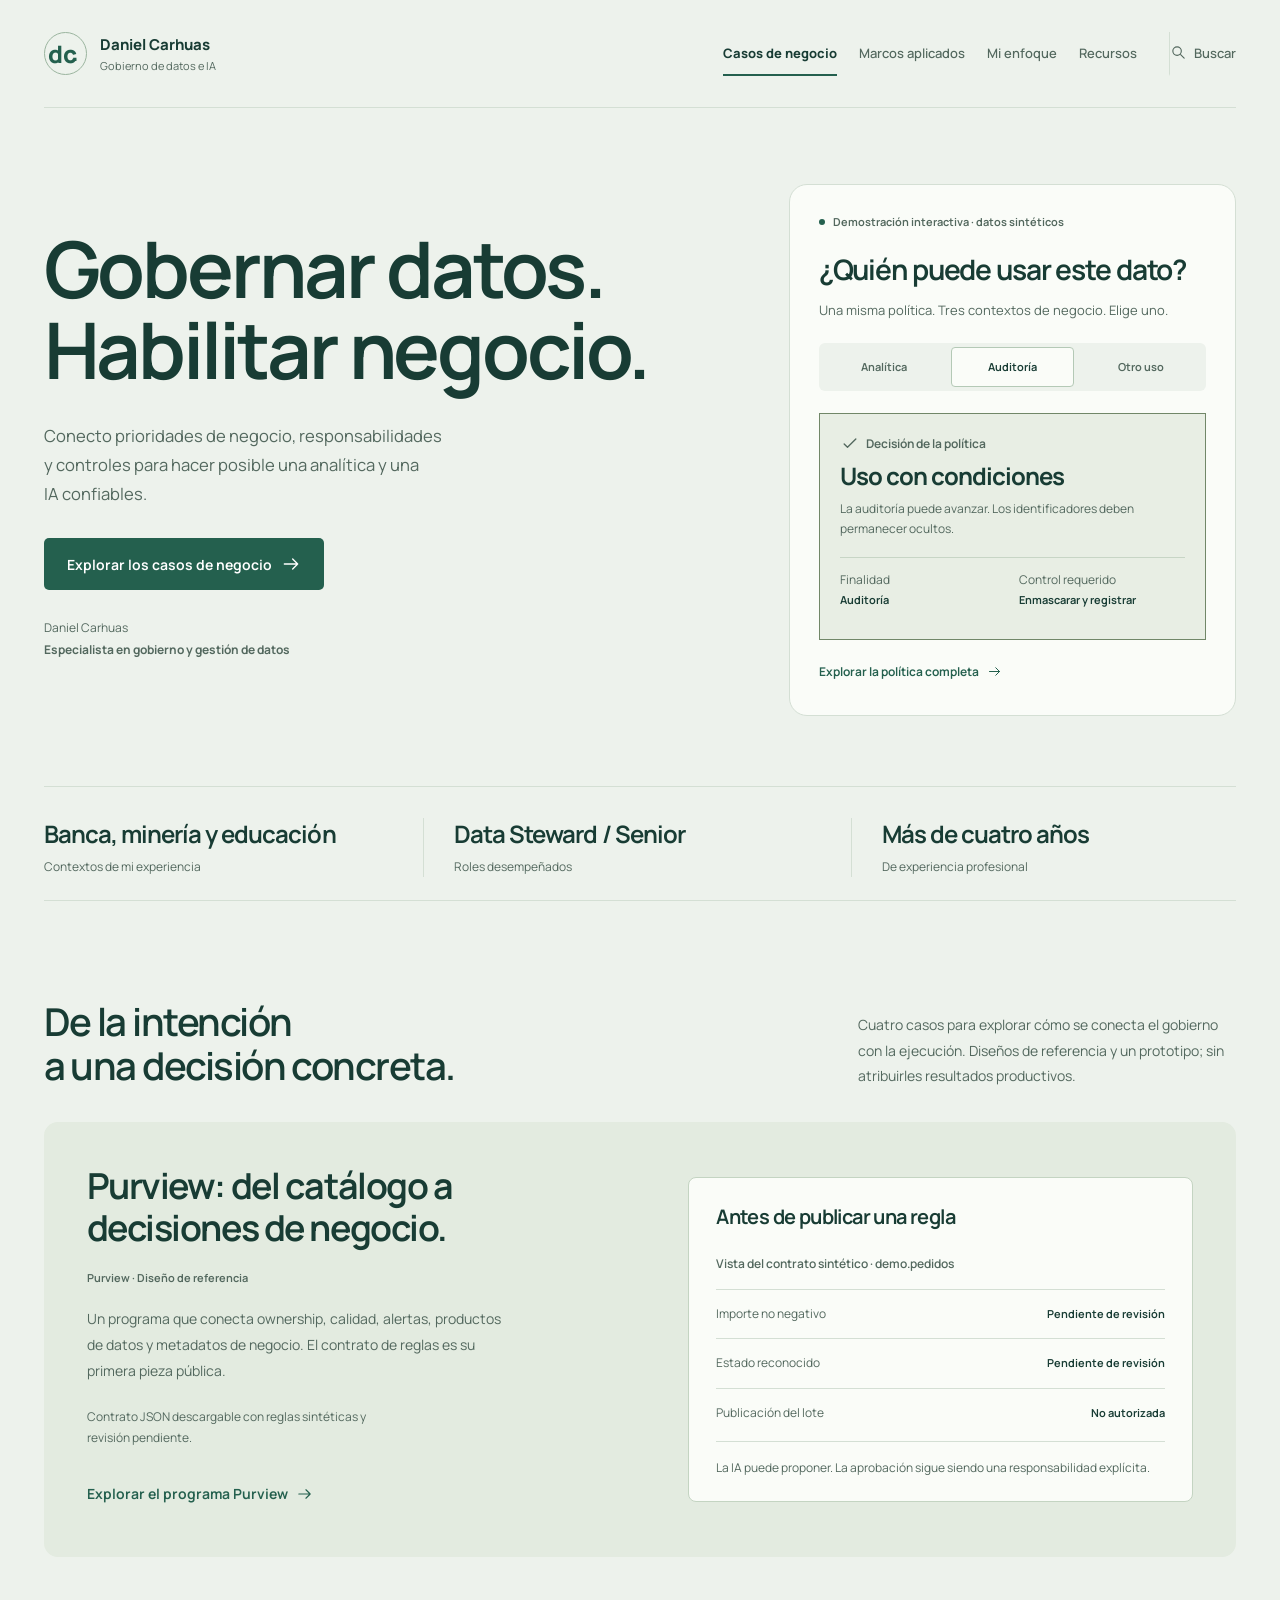
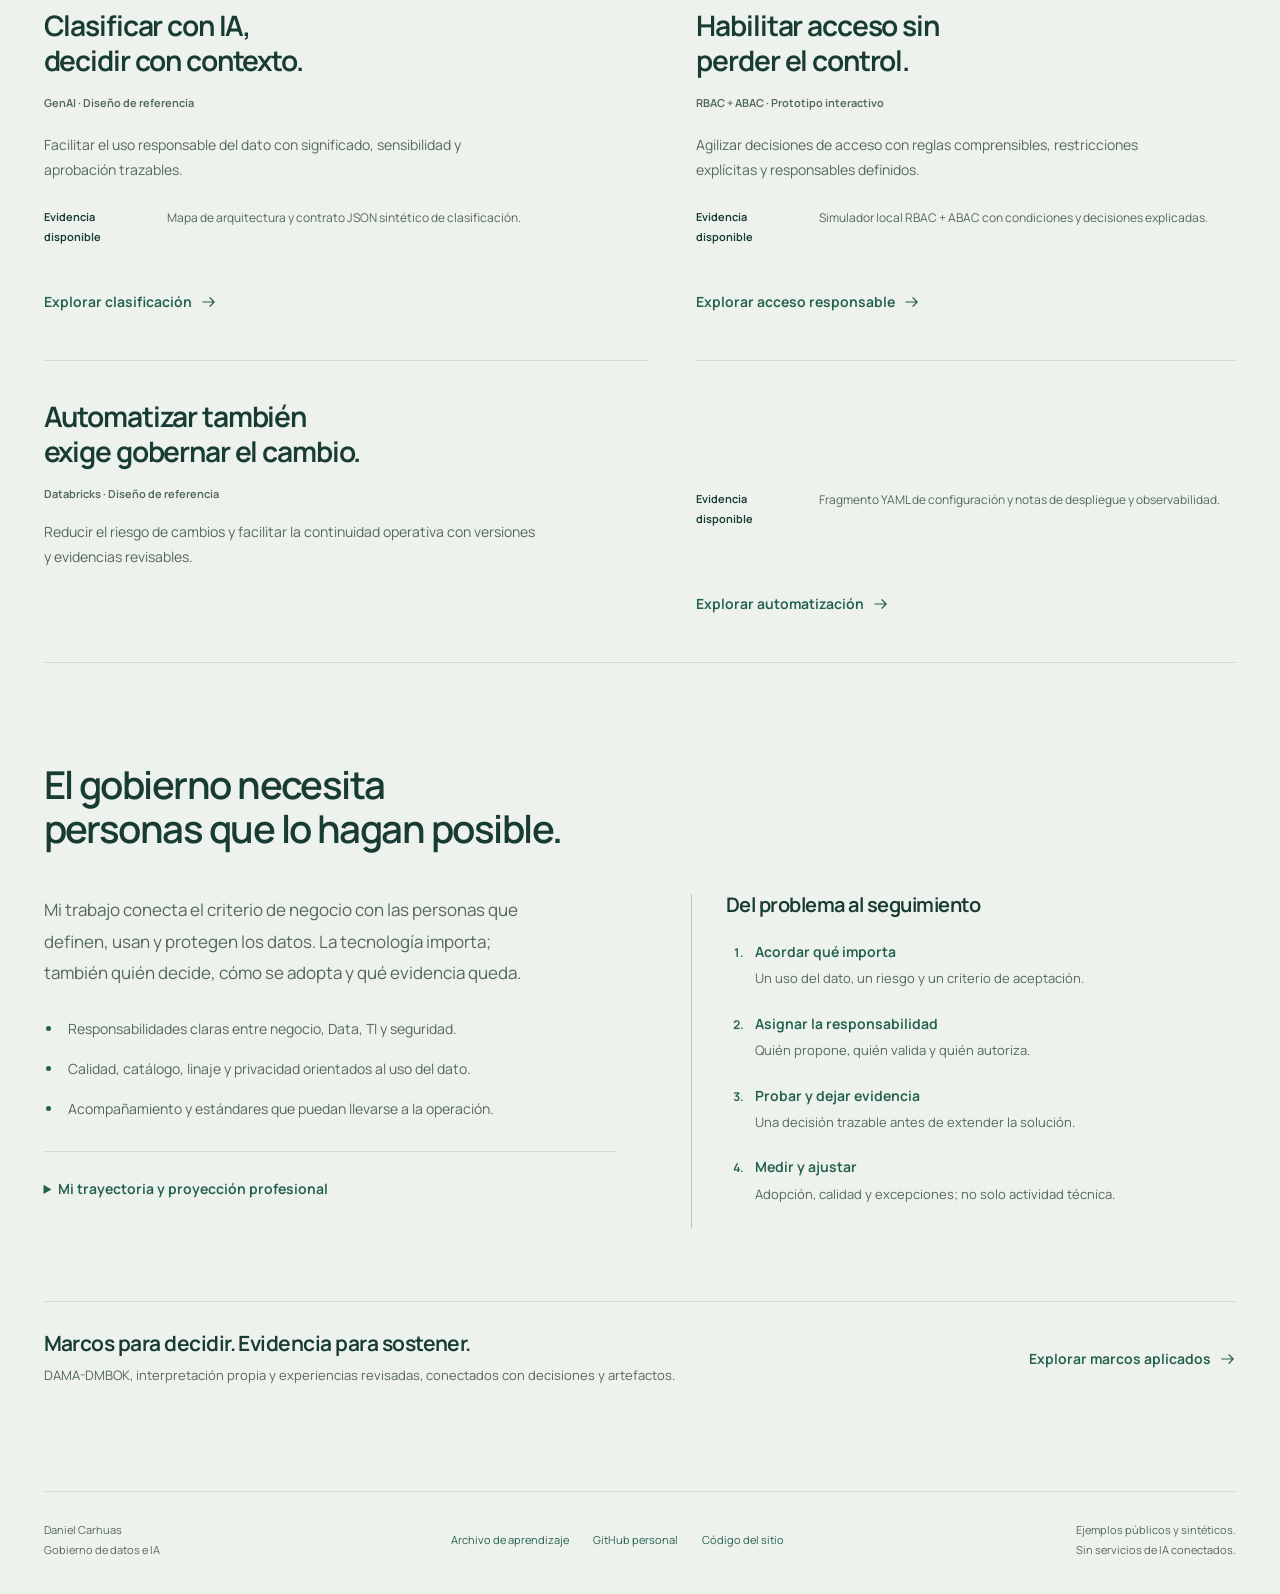
==== commit 6b47b168: "Add applied frameworks and business-led Purview governance program" ====
--- a/index.html
+++ b/index.html
@@ -15,11 +15,12 @@
   <link rel="preconnect" href="https://fonts.googleapis.com">
   <link rel="preconnect" href="https://fonts.gstatic.com" crossorigin>
   <link href="https://fonts.googleapis.com/css2?family=Manrope:wght@400;500;600;700;800&display=swap" rel="stylesheet">
-  <link rel="stylesheet" href="styles.css?v=negocio5">
-  <link rel="stylesheet" href="executive.css?v=negocio5">
-  <script defer src="cases.js?v=negocio5"></script>
+  <link rel="stylesheet" href="styles.css?v=marcos6">
+  <link rel="stylesheet" href="executive.css?v=marcos6">
+  <script defer src="cases.js?v=marcos6"></script>
+  <script defer src="governance.js?v=marcos6"></script>
   <script defer src="policy.js?v=cuaderno1"></script>
-  <script defer src="app.js?v=negocio5"></script>
+  <script defer src="app.js?v=marcos6"></script>
 </head>
 <body>
   <a class="skip" href="#contenido">Ir al contenido</a>
@@ -41,6 +42,7 @@
     <button class="menu-button" id="menu-toggle" aria-label="Abrir navegación" aria-expanded="false" aria-controls="sidebar"><svg class="icon" aria-hidden="true"><use href="#i-menu"/></svg></button>
     <nav class="site-nav primary-nav" id="sidebar" aria-label="Navegación principal">
       <a href="#proyectos" data-nav="proyectos">Casos de negocio</a>
+      <a href="#marcos" data-nav="marcos">Marcos aplicados</a>
       <a href="#perfil" data-nav="perfil">Mi enfoque</a>
       <a href="#recursos" data-nav="recursos">Recursos</a>
       <a class="search-shortcut nav-utility" href="#notas"><svg class="icon" aria-hidden="true"><use href="#i-search"/></svg><span>Buscar</span><kbd>/</kbd></a>
--- a/executive.css
+++ b/executive.css
@@ -444,3 +444,148 @@
 @media (prefers-reduced-motion: reduce) {
   *, *::before, *::after { scroll-behavior: auto !important; animation: none !important; transition: none !important; }
 }
+
+/* Governance frameworks and the Purview program: readable decisions and evidence. */
+.framework-intro { display: grid; grid-template-columns: minmax(0, 1.2fr) minmax(0, 1fr); gap: 64px; align-items: start; margin: 42px 0 54px; }
+.framework-intro > section, .framework-scope { min-width: 0; }
+.framework-intro h2 { font-size: 27px; line-height: 1.25; font-weight: 600; letter-spacing: -.035em; margin-bottom: 19px; }
+.framework-intro p { max-width: 62ch; font-size: 15px; line-height: 1.85; }
+.framework-method { list-style-position: outside; margin: 28px 0 0; padding-left: 22px; }
+.framework-method li { color: var(--accent); padding-left: 9px; margin-bottom: 23px; font-size: 13px; }
+.framework-method li::marker { font-weight: 650; font-variant-numeric: tabular-nums; }
+.framework-method strong { display: block; color: var(--ink); font-size: 15px; line-height: 1.6; font-weight: 650; }
+.framework-method span { display: block; color: var(--muted); font-size: 14px; line-height: 1.8; margin-top: 4px; }
+.framework-scope { background: var(--soft); border-radius: 9px; padding: 31px; }
+.framework-scope h2 { font-size: 23px; }
+.framework-scope p { font-size: 14px; margin-bottom: 20px; }
+.framework-scope a { color: var(--accent); font-size: 14px; font-weight: 650; line-height: 1.7; overflow-wrap: anywhere; }
+.framework-scope a:hover { text-decoration: underline; text-underline-offset: 4px; }
+.framework-topics { border-top: 1px solid var(--line); }
+.framework-topic { display: grid; grid-template-columns: minmax(0, 1fr) auto; gap: 32px; align-items: center; padding: 27px 3px 29px; border-bottom: 1px solid var(--line); }
+.framework-topic > div { min-width: 0; }
+.framework-topic h3 { font-size: 24px; font-weight: 600; line-height: 1.3; margin: 0 0 9px; letter-spacing: -.035em; }
+.framework-topic p { font-size: 14px; line-height: 1.85; margin: 0; max-width: 70ch; }
+.framework-topic > span { color: var(--accent); font-size: 12px; font-weight: 650; white-space: nowrap; padding: 10px 0; }
+.framework-topic:hover h3, .framework-topic:focus-visible h3 { color: var(--accent); text-decoration: underline; text-decoration-thickness: 1px; text-underline-offset: 6px; }
+.framework-status { margin-top: 27px; max-width: 85ch; }
+.framework-status p { color: var(--muted); font-size: 12px; line-height: 1.85; margin: 0; }
+.program-intro { max-width: 76ch; margin: 30px 0 44px; }
+.program-intro h2 { font-size: 29px; font-weight: 600; line-height: 1.25; margin-bottom: 17px; }
+.program-intro p { font-size: 16px; line-height: 1.9; }
+.program-pillars { display: grid; grid-template-columns: repeat(2, minmax(0, 1fr)); gap: 32px 52px; }
+.program-pillar { min-width: 0; padding: 25px 0 2px; border-top: 1px solid #b8cdb8; }
+.program-pillar:last-child:nth-child(odd) { grid-column: 1 / -1; }
+.program-pillar h3 { font-size: 25px; line-height: 1.25; font-weight: 600; letter-spacing: -.035em; margin: 0 0 15px; }
+.program-pillar > p { max-width: 62ch; font-size: 14px; line-height: 1.85; margin-bottom: 24px; }
+.program-pillar dl { margin: 0; }
+.program-pillar dl > div { display: grid; grid-template-columns: 112px minmax(0, 1fr); gap: 18px; margin-bottom: 17px; }
+.program-pillar dt { color: var(--ink); font-size: 12px; font-weight: 650; line-height: 1.75; }
+.program-pillar dd { color: var(--muted); font-size: 13px; line-height: 1.8; margin: 0; }
+.program-section { margin-top: 64px; }
+.program-section > h2 { max-width: 34ch; font-size: 32px; line-height: 1.2; letter-spacing: -.045em; font-weight: 600; margin-bottom: 21px; }
+.program-section > p { max-width: 73ch; font-size: 15px; line-height: 1.85; margin-bottom: 27px; }
+.signal-explorer { display: grid; grid-template-columns: minmax(240px, .78fr) minmax(0, 1.4fr); gap: 44px; align-items: start; }
+.signal-controls { min-width: 0; padding-top: 3px; }
+.signal-controls label { display: block; color: var(--ink); font-size: 13px; font-weight: 650; line-height: 1.7; }
+.signal-controls select { margin-top: 11px; width: 100%; min-width: 0; max-width: 100%; font-size: 13px; }
+.signal-controls p { font-size: 13px; line-height: 1.85; margin-top: 18px; }
+.signal-detail { min-width: 0; background: var(--paper); border-left: 3px solid #9ab697; padding: 27px 29px 24px; }
+.signal-detail h3 { font-size: 25px; font-weight: 600; line-height: 1.25; margin-bottom: 16px; }
+.signal-detail > p { font-size: 14px; line-height: 1.85; margin-bottom: 25px; }
+.signal-detail dl { display: grid; grid-template-columns: repeat(2, minmax(0, 1fr)); gap: 20px 26px; margin: 0; }
+.signal-detail dl > div { padding-top: 15px; border-top: 1px solid var(--line); }
+.signal-detail dt { font-size: 12px; font-weight: 650; line-height: 1.7; color: var(--ink); margin-bottom: 6px; }
+.signal-detail dd { margin: 0; color: var(--muted); font-size: 13px; line-height: 1.8; }
+.signal-detail .reading-note { font-size: 12px; line-height: 1.8; margin: 24px 0 0; padding: 16px 18px; }
+.report-groups { display: grid; grid-template-columns: repeat(2, minmax(0, 1fr)); gap: 42px 52px; }
+.report-groups > section { min-width: 0; padding-top: 23px; border-top: 1px solid var(--line); }
+.report-groups h3 { font-size: 23px; font-weight: 600; line-height: 1.3; margin-bottom: 20px; }
+.report-groups ul { padding-left: 18px; margin: 0; }
+.report-groups li { padding-left: 4px; color: var(--muted); font-size: 14px; line-height: 1.85; margin-bottom: 14px; }
+.report-groups li::marker { color: var(--accent); }
+.metadata-comparison { display: grid; grid-template-columns: repeat(2, minmax(0, 1fr)); gap: 30px; }
+.metadata-comparison article { min-width: 0; padding: 27px 29px; border-top: 2px solid #b8cdb8; background: var(--paper); }
+.metadata-comparison article:last-child { background: var(--soft); }
+.metadata-comparison h3 { font-size: 24px; font-weight: 600; line-height: 1.3; margin-bottom: 14px; }
+.metadata-comparison p { font-size: 14px; line-height: 1.85; margin-bottom: 23px; }
+.metadata-comparison dl { margin: 0; }
+.metadata-comparison dl > div { display: grid; grid-template-columns: 104px minmax(0, 1fr); gap: 17px; padding: 13px 0; border-top: 1px solid var(--line); }
+.metadata-comparison dt { font-size: 12px; font-weight: 650; line-height: 1.8; color: var(--ink); }
+.metadata-comparison dd { margin: 0; font-size: 13px; line-height: 1.8; color: var(--muted); }
+.program-pillar dd, .signal-detail dd, .metadata-comparison dd { overflow-wrap: anywhere; }
+.program-bridge { display: grid; grid-template-columns: minmax(0, 1fr) auto; align-items: center; gap: 38px; margin-top: 72px; padding: 33px 36px; background: var(--soft); border-radius: 9px; }
+.program-bridge h2 { font-size: 28px; font-weight: 600; line-height: 1.25; letter-spacing: -.035em; margin: 0 0 14px; max-width: 32ch; }
+.program-bridge p { max-width: 63ch; font-size: 14px; line-height: 1.85; margin: 0; }
+.program-bridge > a { font-size: 13px; font-weight: 650; line-height: 1.7; }
+.program-bridge > a:not(.button) { color: var(--accent); }
+.evidence-boundary { max-width: 95ch; margin: 30px 0; padding: 2px 0 2px 19px; border-left: 2px solid #a6bba3; color: var(--muted); font-size: 13px; line-height: 1.85; }
+.evidence-boundary p { font-size: inherit; line-height: inherit; margin: 0; }
+.evidence-boundary strong { color: var(--ink); font-weight: 650; }
+@media (max-width: 1040px) {
+  .site-nav.primary-nav { gap: 14px; }
+  .site-nav .search-shortcut, .site-nav .nav-utility { padding-left: 14px; }
+  .site-nav .search-shortcut span { display: none; }
+  .framework-intro { gap: 36px; }
+  .framework-scope { padding: 26px; }
+  .program-pillars, .report-groups { column-gap: 34px; }
+  .signal-explorer { gap: 30px; }
+  .signal-detail { padding: 25px; }
+  .metadata-comparison article { padding: 24px; }
+  .program-pillar dl > div { grid-template-columns: 100px minmax(0, 1fr); gap: 14px; }
+  .metadata-comparison dl > div { grid-template-columns: 1fr; gap: 5px; }
+}
+@media (max-width: 840px) {
+  .site-header { min-height: 83px; flex-wrap: wrap; gap: 0; }
+  .site-header .menu-button { display: grid; place-items: center; width: 44px; min-height: 44px; color: var(--ink); border: 1px solid var(--line); border-radius: 5px; background: transparent; }
+  .site-nav.primary-nav { display: none; width: 100%; flex: 0 0 100%; padding: 8px 0 18px; gap: 0; }
+  .site-nav.primary-nav.open { display: grid; grid-template-columns: repeat(2, minmax(0, 1fr)); gap: 3px 16px; }
+  .site-nav.primary-nav a { min-height: 46px; font-size: 13px; padding: 12px 3px; }
+  .site-nav .search-shortcut, .site-nav .nav-utility { margin: 0; padding-left: 3px; border-left: 0; }
+  .site-nav .search-shortcut span { display: inline; }
+  .framework-intro { grid-template-columns: 1fr; gap: 27px; margin: 31px 0 40px; }
+  .framework-scope { max-width: 680px; }
+  .signal-explorer { grid-template-columns: 1fr; gap: 22px; }
+  .signal-controls { max-width: 600px; }
+  .program-bridge { grid-template-columns: 1fr; gap: 22px; padding: 29px; }
+  .program-bridge > a { justify-self: start; }
+}
+@media (max-width: 640px) {
+  .framework-intro h2, .program-intro h2 { font-size: 25px; }
+  .framework-intro p, .program-intro p { font-size: 14px; }
+  .framework-method strong { font-size: 14px; }
+  .framework-method span { font-size: 13px; }
+  .framework-scope { padding: 25px 21px; }
+  .framework-scope h2 { font-size: 23px; }
+  .framework-topic { grid-template-columns: 1fr; gap: 8px; padding: 24px 1px; }
+  .framework-topic h3 { font-size: 23px; }
+  .framework-topic p { font-size: 13px; }
+  .framework-topic > span { padding: 6px 0 0; }
+  .program-intro { margin-bottom: 31px; }
+  .program-pillars, .report-groups, .metadata-comparison { grid-template-columns: 1fr; gap: 26px; }
+  .program-pillar:last-child:nth-child(odd) { grid-column: 1; }
+  .program-pillar h3 { font-size: 24px; }
+  .program-pillar > p { font-size: 13px; }
+  .program-pillar dl > div { grid-template-columns: 96px minmax(0, 1fr); gap: 13px; }
+  .program-pillar dd, .metadata-comparison dd { font-size: 12px; }
+  .program-section { margin-top: 46px; }
+  .program-section > h2 { font-size: 28px; }
+  .program-section > p { font-size: 14px; }
+  .signal-detail { padding: 24px 20px; }
+  .signal-detail h3 { font-size: 24px; }
+  .signal-detail dl { grid-template-columns: 1fr; gap: 16px; }
+  .signal-detail > p { font-size: 13px; }
+  .signal-detail .reading-note { padding: 15px; }
+  .report-groups li { font-size: 13px; }
+  .metadata-comparison article { padding: 24px 21px; }
+  .metadata-comparison h3 { font-size: 23px; }
+  .metadata-comparison p { font-size: 13px; }
+  .program-bridge { margin-top: 45px; padding: 27px 22px; }
+  .program-bridge h2 { font-size: 25px; }
+  .program-bridge p { font-size: 13px; }
+  .evidence-boundary { padding-left: 15px; font-size: 12px; }
+}
+@media (max-width: 359px) {
+  .site-header .identity small { font-size: 11px; }
+  .program-pillar dl > div { grid-template-columns: 1fr; gap: 5px; }
+  .signal-controls select { font-size: 12px; padding-inline: 9px; }
+}
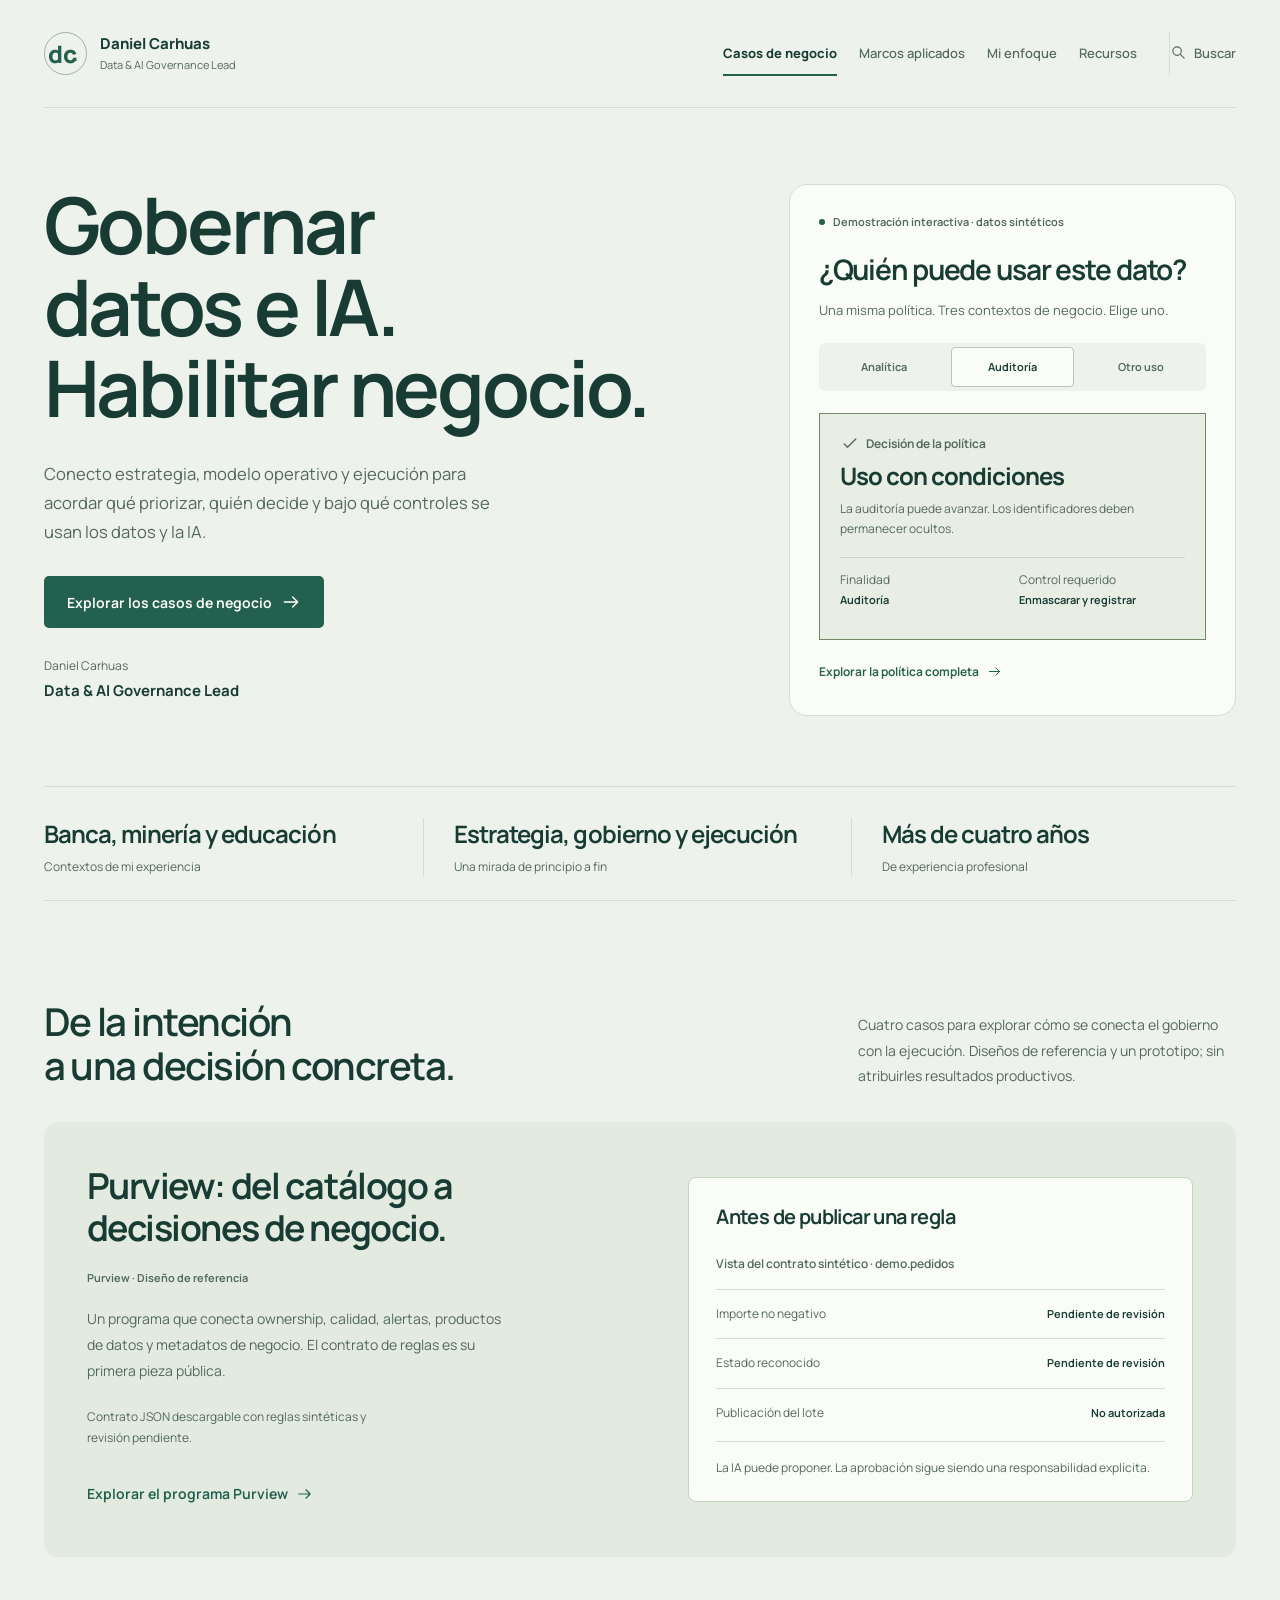
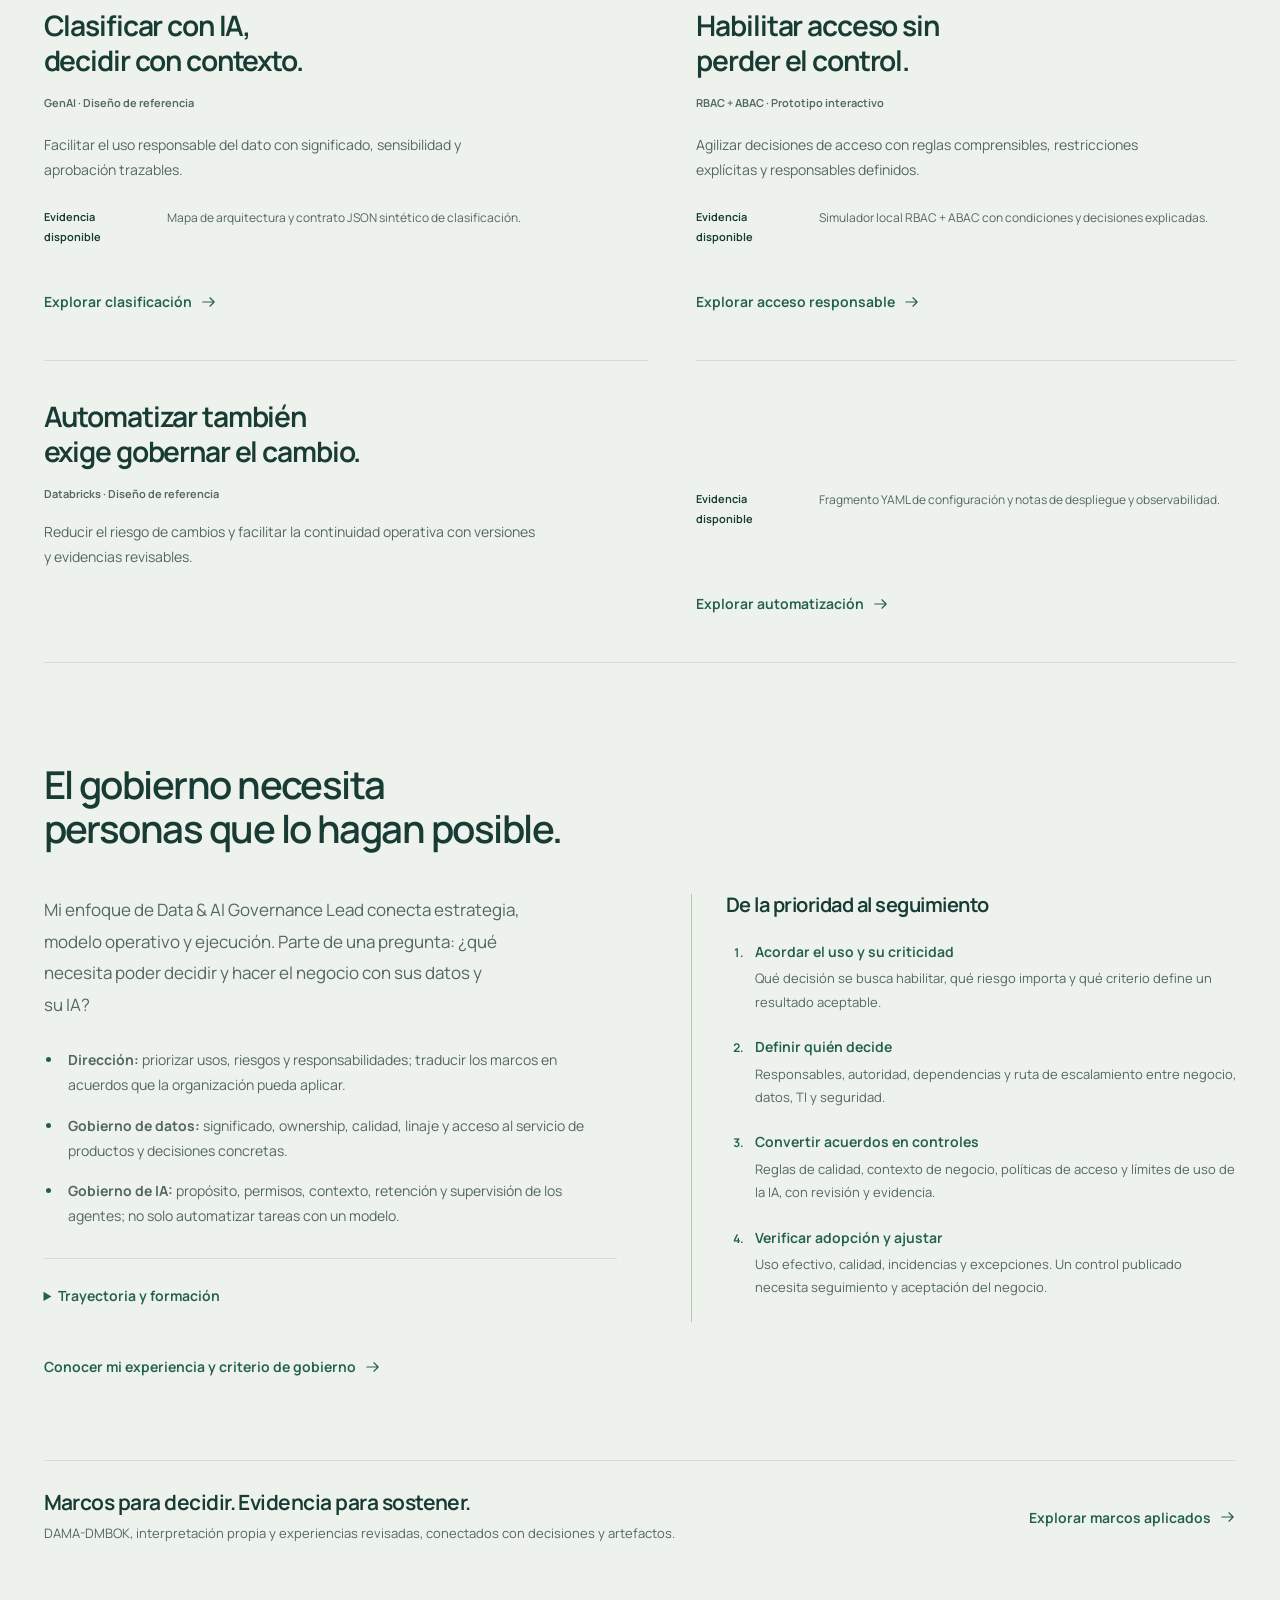
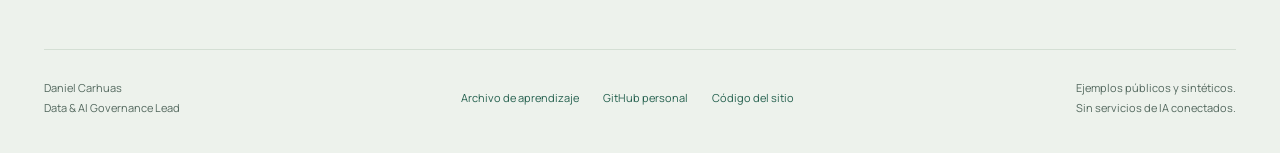
==== commit d17f4ef8: "Position Data & AI Governance Lead with detailed applied experience" ====
--- a/index.html
+++ b/index.html
@@ -3,24 +3,24 @@
 <head>
   <meta charset="utf-8">
   <meta name="viewport" content="width=device-width, initial-scale=1">
-  <meta name="description" content="Daniel Carhuas: especialista en gobierno y gestión de datos. Estrategia, calidad, privacidad y gobierno de IA, con experiencia en banca, minería y educación.">
+  <meta name="description" content="Daniel Carhuas · Data &amp; AI Governance Lead. Estrategia, modelo operativo, calidad, privacidad y gobierno de IA conectados con decisiones de negocio.">
   <meta name="theme-color" content="#edf2ec">
   <meta property="og:type" content="website">
   <meta property="og:locale" content="es_PE">
-  <meta property="og:title" content="Daniel Carhuas — Gobierno de datos que habilita negocio">
-  <meta property="og:description" content="Decisiones, responsabilidades y evidencia. Explora casos de gobierno de datos e IA y una demostración interactiva de acceso responsable.">
+  <meta property="og:title" content="Daniel Carhuas — Data &amp; AI Governance Lead">
+  <meta property="og:description" content="De la estrategia a la ejecución: modelo federado, ownership, Purview, privacidad y gobierno de agentes de IA. Experiencia y casos públicos de referencia.">
   <meta property="og:url" content="https://danielenrique368.github.io/">
-  <title>Daniel Carhuas — Gobierno de datos e IA</title>
+  <title>Daniel Carhuas — Data &amp; AI Governance Lead</title>
   <link rel="icon" href="data:image/svg+xml,%3Csvg xmlns='http://www.w3.org/2000/svg' viewBox='0 0 40 40'%3E%3Crect width='40' height='40' rx='10' fill='%2324604e'/%3E%3Cpath d='M11 10h7c13 0 13 20 0 20h-7z' fill='none' stroke='white' stroke-width='3'/%3E%3C/svg%3E">
   <link rel="preconnect" href="https://fonts.googleapis.com">
   <link rel="preconnect" href="https://fonts.gstatic.com" crossorigin>
   <link href="https://fonts.googleapis.com/css2?family=Manrope:wght@400;500;600;700;800&display=swap" rel="stylesheet">
-  <link rel="stylesheet" href="styles.css?v=marcos6">
-  <link rel="stylesheet" href="executive.css?v=marcos6">
-  <script defer src="cases.js?v=marcos6"></script>
-  <script defer src="governance.js?v=marcos6"></script>
+  <link rel="stylesheet" href="styles.css?v=lead7">
+  <link rel="stylesheet" href="executive.css?v=lead7">
+  <script defer src="cases.js?v=lead7"></script>
+  <script defer src="governance.js?v=lead7"></script><script defer src="profile.js?v=lead7"></script>
   <script defer src="policy.js?v=cuaderno1"></script>
-  <script defer src="app.js?v=marcos6"></script>
+  <script defer src="app.js?v=lead7"></script>
 </head>
 <body>
   <a class="skip" href="#contenido">Ir al contenido</a>
@@ -38,7 +38,7 @@
     <symbol id="i-check" viewBox="0 0 24 24"><path d="m5 12 4 4L19 6"/></symbol>
   </defs></svg>
   <header class="site-header">
-    <a class="identity" href="#inicio"><span class="monogram">dc<span>.</span></span><span><strong>Daniel Carhuas</strong><small>Gobierno de datos e IA</small></span></a>
+    <a class="identity" href="#inicio"><span class="monogram">dc<span>.</span></span><span><strong>Daniel Carhuas</strong><small>Data &amp; AI Governance Lead</small></span></a>
     <button class="menu-button" id="menu-toggle" aria-label="Abrir navegación" aria-expanded="false" aria-controls="sidebar"><svg class="icon" aria-hidden="true"><use href="#i-menu"/></svg></button>
     <nav class="site-nav primary-nav" id="sidebar" aria-label="Navegación principal">
       <a href="#proyectos" data-nav="proyectos">Casos de negocio</a>
@@ -52,7 +52,7 @@
     <main id="contenido" tabindex="-1">
       <div id="app"><section class="page-heading"><h1>Gobernar datos. Habilitar negocio.</h1><p>Soy Daniel Carhuas. Conecto prioridades de negocio, responsabilidades y controles para una analítica y una IA confiables.</p><noscript><p>Activa JavaScript para explorar los casos y las demostraciones. También puedes <a href="arquitectura.html">abrir el diagrama de referencia</a> o <a href="https://github.com/DanielEnrique368/DanielEnrique368.github.io">leer el código en GitHub</a>.</p></noscript></section></div>
     </main>
-    <footer class="footer"><span>Daniel Carhuas<br>Gobierno de datos e IA</span><nav aria-label="Enlaces secundarios"><a href="#archivo">Archivo de aprendizaje</a><a href="https://github.com/DanielEnrique368" target="_blank" rel="noopener noreferrer">GitHub personal</a><a href="https://github.com/DanielEnrique368/DanielEnrique368.github.io" target="_blank" rel="noopener noreferrer">Código del sitio</a></nav><span>Ejemplos públicos y sintéticos.<br>Sin servicios de IA conectados.</span></footer>
+    <footer class="footer"><span>Daniel Carhuas<br>Data &amp; AI Governance Lead</span><nav aria-label="Enlaces secundarios"><a href="#archivo">Archivo de aprendizaje</a><a href="https://github.com/DanielEnrique368" target="_blank" rel="noopener noreferrer">GitHub personal</a><a href="https://github.com/DanielEnrique368/DanielEnrique368.github.io" target="_blank" rel="noopener noreferrer">Código del sitio</a></nav><span>Ejemplos públicos y sintéticos.<br>Sin servicios de IA conectados.</span></footer>
   </div>
 </body>
 </html>
--- a/executive.css
+++ b/executive.css
@@ -589,3 +589,47 @@
   .program-pillar dl > div { grid-template-columns: 1fr; gap: 5px; }
   .signal-controls select { font-size: 12px; padding-inline: 9px; }
 }
+
+/* Applied experience: a reading sequence of decisions, with evidence alongside. */
+.profile-depth-link { margin-top: 25px; }
+.profile-page.leadership-section { margin-top: 42px; }
+.hero-byline strong { font-size: 15px; font-weight: 700; color: var(--ink); }
+.profile-areas { margin-top: 78px; }
+.profile-areas > h2 { max-width: 28ch; font-size: clamp(31px, 3.2vw, 43px); line-height: 1.17; letter-spacing: -.04em; font-weight: 600; margin: 0 0 22px; }
+.profile-areas > p { max-width: 68ch; color: var(--muted); font-size: 15px; line-height: 1.85; margin: 0; }
+.profile-areas-list { margin-top: 35px; border-top: 1px solid var(--line); }
+.profile-area { display: grid; grid-template-columns: minmax(0, .3fr) minmax(0, .7fr); gap: clamp(30px, 4.7vw, 68px); padding: 42px 0 46px; border-bottom: 1px solid var(--line); scroll-margin-top: 36px; }
+.profile-area > h3 { min-width: 0; font-size: clamp(25px, 2.25vw, 31px); line-height: 1.3; letter-spacing: -.035em; font-weight: 600; margin: 0; }
+.profile-area-body { min-width: 0; }
+.profile-area-body > p { max-width: 72ch; font-size: 15px; line-height: 1.9; margin: 0 0 25px; }
+.profile-area-body dl { display: grid; grid-template-columns: repeat(2, minmax(0, 1fr)); gap: 30px; margin: 0 0 19px; }
+.profile-area-body dl > div { min-width: 0; }
+.profile-area-body dt { color: var(--ink); font-size: 12px; font-weight: 650; line-height: 1.7; margin-bottom: 8px; }
+.profile-area-body dd { color: var(--muted); font-size: 13px; line-height: 1.85; margin: 0; }
+.profile-area-body .text-link { min-height: 44px; margin-top: 2px; max-width: 100%; line-height: 1.7; }
+.site-header .identity > span:not(.monogram) { min-width: 0; }
+.site-header .monogram { flex-shrink: 0; }
+.site-header .identity small { white-space: normal; line-height: 1.5; }
+@media (max-width: 1040px) {
+  .profile-area { grid-template-columns: minmax(0, .32fr) minmax(0, .68fr); gap: 31px; }
+  .profile-area > h3 { font-size: 26px; }
+  .profile-area-body dl { grid-template-columns: 1fr; gap: 21px; }
+  .profile-area-body > p { font-size: 14px; }
+}
+@media (max-width: 840px) {
+  .site-header .identity { max-width: calc(100% - 58px); flex-shrink: 1; }
+  .site-header .menu-button { flex-shrink: 0; }
+  .profile-areas { margin-top: 60px; }
+}
+@media (max-width: 720px) {
+  .profile-areas { margin-top: 49px; }
+  .profile-areas > h2 { font-size: 31px; margin-bottom: 18px; }
+  .profile-areas > p { font-size: 14px; }
+  .profile-areas-list { margin-top: 28px; }
+  .profile-area { grid-template-columns: 1fr; gap: 20px; padding: 29px 0 33px; }
+  .profile-area > h3 { font-size: 26px; max-width: 31ch; }
+  .profile-area-body > p { font-size: 14px; margin-bottom: 24px; }
+  .profile-area-body dl { gap: 19px; margin-bottom: 15px; }
+  .profile-area-body dd { font-size: 13px; }
+  .profile-area-body .text-link { font-size: 13px; }
+}
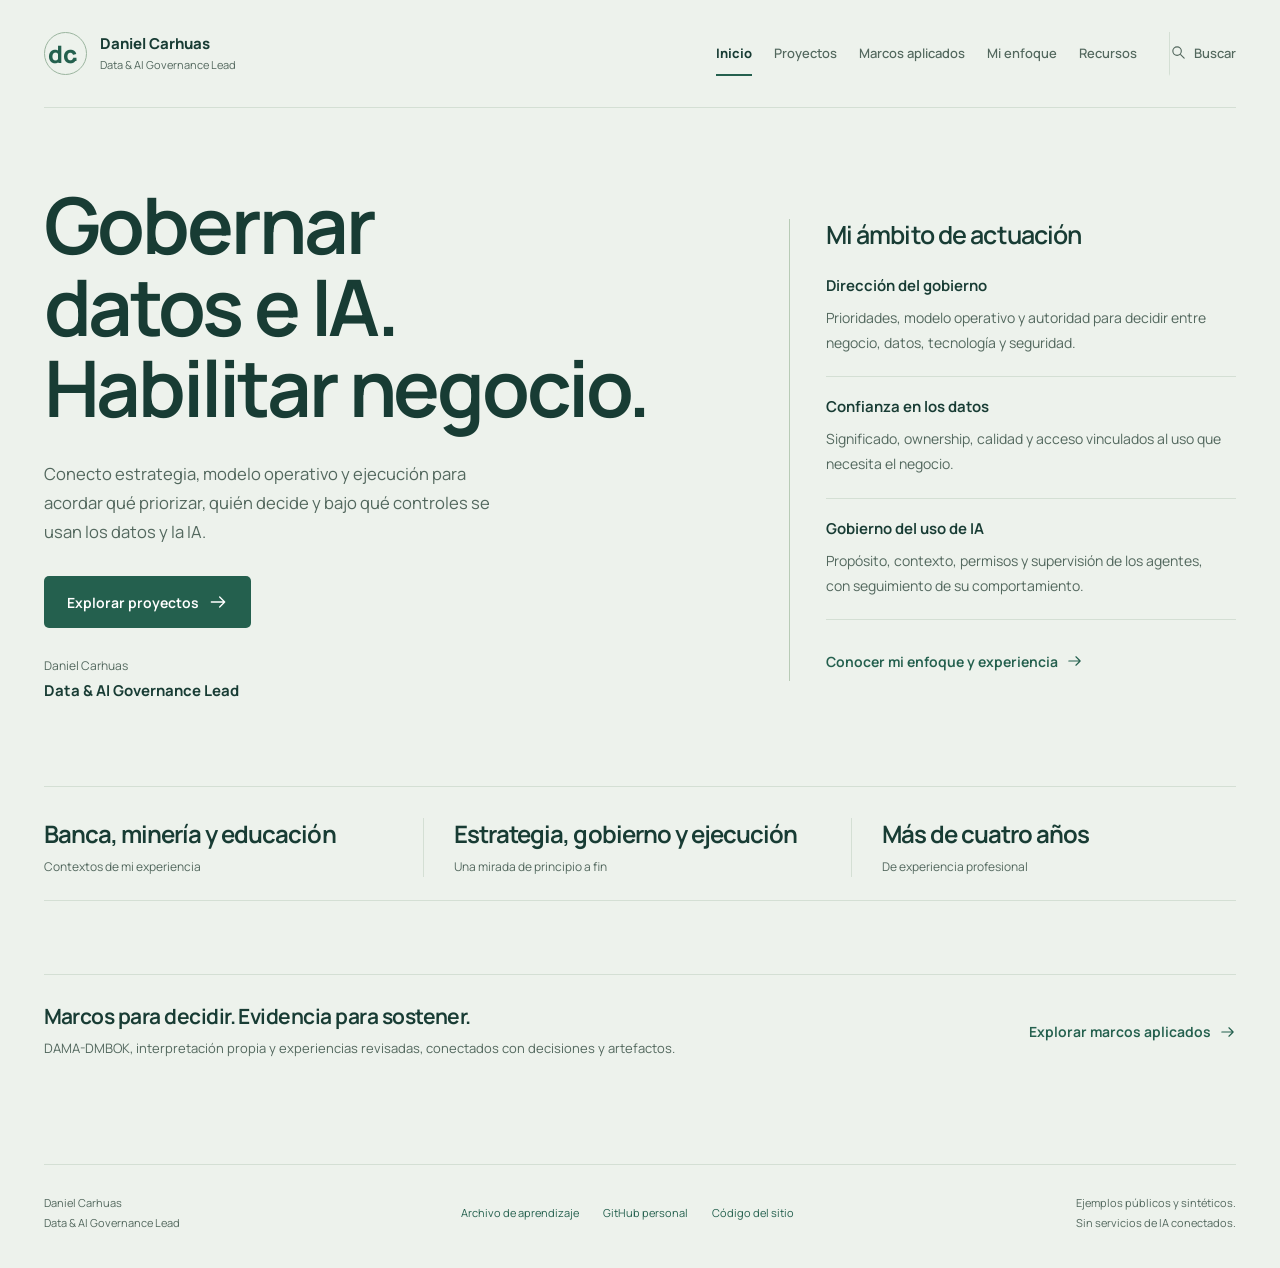
==== commit 1528e6a3: "Separate projects from homepage and clarify portfolio navigation" ====
--- a/index.html
+++ b/index.html
@@ -15,12 +15,12 @@
   <link rel="preconnect" href="https://fonts.googleapis.com">
   <link rel="preconnect" href="https://fonts.gstatic.com" crossorigin>
   <link href="https://fonts.googleapis.com/css2?family=Manrope:wght@400;500;600;700;800&display=swap" rel="stylesheet">
-  <link rel="stylesheet" href="styles.css?v=lead7">
-  <link rel="stylesheet" href="executive.css?v=lead7">
-  <script defer src="cases.js?v=lead7"></script>
-  <script defer src="governance.js?v=lead7"></script><script defer src="profile.js?v=lead7"></script>
+  <link rel="stylesheet" href="styles.css?v=navegacion8">
+  <link rel="stylesheet" href="executive.css?v=navegacion8">
+  <script defer src="cases.js?v=navegacion8"></script>
+  <script defer src="governance.js?v=navegacion8"></script><script defer src="profile.js?v=navegacion8"></script>
   <script defer src="policy.js?v=cuaderno1"></script>
-  <script defer src="app.js?v=lead7"></script>
+  <script defer src="app.js?v=navegacion8"></script>
 </head>
 <body>
   <a class="skip" href="#contenido">Ir al contenido</a>
@@ -41,7 +41,8 @@
     <a class="identity" href="#inicio"><span class="monogram">dc<span>.</span></span><span><strong>Daniel Carhuas</strong><small>Data &amp; AI Governance Lead</small></span></a>
     <button class="menu-button" id="menu-toggle" aria-label="Abrir navegación" aria-expanded="false" aria-controls="sidebar"><svg class="icon" aria-hidden="true"><use href="#i-menu"/></svg></button>
     <nav class="site-nav primary-nav" id="sidebar" aria-label="Navegación principal">
-      <a href="#proyectos" data-nav="proyectos">Casos de negocio</a>
+      <a href="#inicio" data-nav="inicio">Inicio</a>
+      <a href="#proyectos" data-nav="proyectos">Proyectos</a>
       <a href="#marcos" data-nav="marcos">Marcos aplicados</a>
       <a href="#perfil" data-nav="perfil">Mi enfoque</a>
       <a href="#recursos" data-nav="recursos">Recursos</a>
@@ -50,7 +51,7 @@
   </header>
   <div class="workspace">
     <main id="contenido" tabindex="-1">
-      <div id="app"><section class="page-heading"><h1>Gobernar datos. Habilitar negocio.</h1><p>Soy Daniel Carhuas. Conecto prioridades de negocio, responsabilidades y controles para una analítica y una IA confiables.</p><noscript><p>Activa JavaScript para explorar los casos y las demostraciones. También puedes <a href="arquitectura.html">abrir el diagrama de referencia</a> o <a href="https://github.com/DanielEnrique368/DanielEnrique368.github.io">leer el código en GitHub</a>.</p></noscript></section></div>
+      <div id="app"><section class="page-heading"><h1>Gobernar datos e IA. Habilitar negocio.</h1><p>Soy Daniel Carhuas. Conecto prioridades de negocio, responsabilidades y controles para una analítica y una IA confiables.</p><noscript><p>Activa JavaScript para explorar los casos y las demostraciones. También puedes <a href="arquitectura.html">abrir el diagrama de referencia</a> o <a href="https://github.com/DanielEnrique368/DanielEnrique368.github.io">leer el código en GitHub</a>.</p></noscript></section></div>
     </main>
     <footer class="footer"><span>Daniel Carhuas<br>Data &amp; AI Governance Lead</span><nav aria-label="Enlaces secundarios"><a href="#archivo">Archivo de aprendizaje</a><a href="https://github.com/DanielEnrique368" target="_blank" rel="noopener noreferrer">GitHub personal</a><a href="https://github.com/DanielEnrique368/DanielEnrique368.github.io" target="_blank" rel="noopener noreferrer">Código del sitio</a></nav><span>Ejemplos públicos y sintéticos.<br>Sin servicios de IA conectados.</span></footer>
   </div>
--- a/executive.css
+++ b/executive.css
@@ -104,33 +104,23 @@
 .hero-byline { margin: 27px 0 0; max-width: 49ch; font-size: 12px; line-height: 1.8; color: var(--muted); }
 .button { background: var(--accent); border-radius: 5px; font-weight: 650; }
 .button:hover { background: #174b3d; }
-.button:active, .preview-options button:active, .preset:active { transform: translateY(1px); }
+.button:active, .preset:active { transform: translateY(1px); }
 .button.secondary { background: var(--paper); color: var(--accent); border-color: var(--line); }
 .button.secondary:hover { background: var(--soft); }
 .text-link { color: var(--accent); font-weight: 650; font-size: 14px; }
 .text-link:hover { text-underline-offset: 5px; }
-.decision-preview { background: var(--paper); border: 1px solid var(--line); border-radius: 18px; padding: 29px; min-width: 0; }
-.preview-top { display: flex; gap: 8px; align-items: center; margin-bottom: 24px; }
-.status-dot { width: 6px; height: 6px; border-radius: 50%; background: var(--accent); flex-shrink: 0; }
-.preview-label { font-size: 11px; font-weight: 650; color: var(--muted); }
-.decision-preview h2 { font-size: clamp(24px, 2.2vw, 30px); font-weight: 650; line-height: 1.2; letter-spacing: -.04em; margin: 0 0 12px; }
-.decision-preview > p { font-size: 13px; line-height: 1.7; margin-bottom: 22px; }
-.preview-options { display: flex; gap: 5px; padding: 4px; background: var(--ground); border-radius: 6px; margin: 0 0 22px; }
-.preview-options button { flex: 1; min-width: 0; border: 1px solid transparent; background: transparent; color: var(--muted); border-radius: 4px; padding: 9px 6px; min-height: 40px; font-size: 11px; font-weight: 650; }
-.preview-options button:hover { color: var(--ink); background: var(--soft); }
-.preview-options button[aria-pressed="true"] { color: var(--ink); background: var(--paper); border-color: #b4c9b6; }
-.hero-verdict { min-height: 227px; padding: 20px 20px 18px; border: 1px solid #bdcebc; background: var(--soft); }
-.hero-verdict[data-decision="mask"] { background: #e8eee4; border-color: #718768; }
-.hero-verdict[data-decision="deny"] { background: #ebeee7; border-color: #53685e; }
-.verdict-label { display: flex; align-items: center; gap: 6px; color: var(--muted); font-size: 12px; font-weight: 650; margin-bottom: 8px; }
-.hero-verdict h3 { font-size: 24px; font-weight: 700; line-height: 1.15; letter-spacing: -.04em; margin: 0 0 10px; }
-.hero-verdict > p { font-size: 12px; line-height: 1.65; margin: 0 0 18px; }
-.hero-verdict dl { margin: 0; display: grid; grid-template-columns: 1fr 1fr; gap: 13px; padding-top: 13px; border-top: 1px solid #c7d5c5; }
-.hero-verdict dt { font-size: 12px; color: var(--muted); margin-bottom: 4px; }
-.hero-verdict dd { margin: 0; font-size: 11px; font-weight: 650; line-height: 1.5; overflow-wrap: anywhere; }
-.preview-link { display: inline-flex; align-items: center; gap: 8px; margin-top: 18px; min-height: 28px; font-size: 12px; font-weight: 650; color: var(--accent); }
-.preview-link:hover { text-decoration: underline; text-underline-offset: 5px; }
-.preview-link .icon { width: 15px; height: 15px; }
+.governance-intro { min-width: 0; border-left: 1px solid #b8cbb6; padding-left: 36px; }
+.governance-intro h2 { font-size: 25px; font-weight: 600; line-height: 1.25; letter-spacing: -.035em; margin: 0 0 24px; }
+.governance-intro dl { margin: 0; }
+.governance-intro dl > div { padding: 18px 0 21px; border-bottom: 1px solid var(--line); }
+.governance-intro dl > div:first-child { padding-top: 0; }
+.governance-intro dt { color: var(--ink); font-size: 15px; font-weight: 650; line-height: 1.6; margin-bottom: 7px; }
+.governance-intro dd { color: var(--muted); font-size: 14px; line-height: 1.8; margin: 0; max-width: 44ch; }
+.governance-intro .text-link { margin-top: 21px; }
+.projects-page .page-heading { max-width: 900px; margin-bottom: 42px; }
+.projects-page .page-heading p { max-width: 67ch; }
+.projects-page > .work-grid { margin-top: 0; }
+.projects-page .selected-work { margin-top: 0; }
 
 .experience-band { display: grid; grid-template-columns: 1.05fr 1.2fr 1.2fr; gap: 28px 42px; border-top: 1px solid var(--line); border-bottom: 1px solid var(--line); padding: 31px 0 23px; }
 .experience-band > div { display: flex; flex-direction: column; gap: 8px; min-width: 0; }
@@ -146,7 +136,7 @@
 .work-featured { grid-column: 1 / -1; display: grid; grid-template-columns: minmax(0, 1.08fr) minmax(0, 1fr); gap: 56px; background: var(--soft); border-radius: 14px; padding: 43px; margin-bottom: 20px; }
 .work-copy { min-width: 0; display: flex; flex-direction: column; align-items: flex-start; }
 .case-status { display: block; font-size: 11px; font-weight: 650; line-height: 1.6; color: var(--muted); margin-bottom: 19px; }
-.work-copy h3 { font-size: clamp(30px, 2.8vw, 39px); font-weight: 650; letter-spacing: -.04em; line-height: 1.17; margin: 0 0 20px; max-width: 19ch; }
+.work-copy h2 { font-size: clamp(30px, 2.8vw, 39px); font-weight: 650; letter-spacing: -.04em; line-height: 1.17; margin: 0 0 20px; max-width: 19ch; }
 .work-copy > p { font-size: 14px; line-height: 1.85; max-width: 48ch; margin-bottom: 22px; }
 .work-copy > .case-status { font-size: 11px; line-height: 1.65; margin-bottom: 19px; }
 .work-evidence { font-size: 12px; line-height: 1.75; color: var(--muted); margin: 0 0 26px; max-width: 49ch; }
@@ -162,7 +152,7 @@
 .artifact-footnote { border-top: 1px solid var(--line); padding-top: 16px; margin: 4px 0 0; font-size: 12px; line-height: 1.7; color: var(--muted); }
 .work-story { min-width: 0; padding: 31px 0 38px; border-bottom: 1px solid var(--line); display: flex; flex-direction: column; align-items: flex-start; }
 .work-story .case-status { margin-bottom: 15px; }
-.work-story h3 { font-size: clamp(25px, 2.2vw, 30px); font-weight: 650; line-height: 1.24; letter-spacing: -.04em; margin: 0 0 17px; max-width: 25ch; }
+.work-story h2 { font-size: clamp(25px, 2.2vw, 30px); font-weight: 650; line-height: 1.24; letter-spacing: -.04em; margin: 0 0 17px; max-width: 25ch; }
 .work-story > p { font-size: 14px; line-height: 1.8; max-width: 55ch; margin: 0 0 25px; }
 .work-story > .case-status { font-size: 11px; line-height: 1.65; margin-bottom: 19px; }
 .business-details { margin: 0 0 21px; width: 100%; }
@@ -172,7 +162,7 @@
 .work-story .text-link { margin-top: auto; }
 .work-story:last-child { grid-column: 1 / -1; display: grid; grid-template-columns: minmax(0, 1.12fr) minmax(0, 1fr); column-gap: 48px; align-items: start; padding-top: 38px; }
 .work-story:last-child .case-status { grid-column: 1; }
-.work-story:last-child h3 { grid-column: 1; }
+.work-story:last-child h2 { grid-column: 1; }
 .work-story:last-child > p { grid-column: 1; margin-bottom: 15px; }
 .work-story:last-child .business-details { grid-column: 2; grid-row: 2 / 4; margin-top: 4px; }
 .work-story:last-child .text-link { grid-column: 2; margin-top: 0; }
@@ -288,10 +278,9 @@
 @media (max-width: 1120px) {
   .site-nav.primary-nav { gap: 17px; }
   .site-nav .search-shortcut, .site-nav .nav-utility { padding-left: 17px; margin-left: 0; }
-  .decision-preview { padding: 23px; }
   .hero-copy h1 { font-size: clamp(58px, 6.1vw, 72px); }
   .hero-description { font-size: 16px; }
-  .preview-options button { font-size: 12px; }
+  .governance-intro { padding-left: 27px; }
   .experience-band { gap: 22px; }
   .experience-band > div + div { padding-left: 22px; }
   .work-featured { padding: 34px; gap: 36px; }
@@ -310,15 +299,15 @@
   .hero-copy { padding-bottom: 0; }
   .hero-copy h1 { font-size: clamp(58px, 9vw, 78px); max-width: 750px; }
   .hero-description { max-width: 55ch; font-size: 18px; }
-  .decision-preview { max-width: 590px; width: 100%; padding: 28px; justify-self: end; }
-  .decision-preview h2 { font-size: 29px; }
-  .decision-preview > p { max-width: 52ch; }
-  .preview-options button { font-size: 12px; }
-  .hero-verdict { min-height: 204px; }
+  .governance-intro { border-left: 0; border-top: 1px solid var(--line); padding: 27px 0 0; }
+  .governance-intro dl { display: grid; grid-template-columns: repeat(3, minmax(0, 1fr)); gap: 25px; }
+  .governance-intro dl > div, .governance-intro dl > div:first-child { padding: 0; border-bottom: 0; }
+  .governance-intro dt { font-size: 14px; }
+  .governance-intro dd { font-size: 13px; }
   .section-heading { grid-template-columns: 1fr 1fr; gap: 24px; }
   .section-heading h2 { font-size: 34px; }
   .work-featured { gap: 29px; padding: 28px; }
-  .work-copy h3 { font-size: 29px; }
+  .work-copy h2 { font-size: 29px; }
   .rule-preview { padding: 22px 19px; }
   .rule-row { gap: 14px; }
   .rule-row span, .rule-row strong { font-size: 11px; }
@@ -351,16 +340,13 @@
   .hero-description { font-size: 15px; line-height: 1.85; margin-bottom: 25px; }
   .hero-copy .button { min-height: 49px; font-size: 13px; padding: 13px 19px; }
   .hero-byline { font-size: 11px; margin-top: 23px; max-width: 46ch; }
-  .decision-preview { padding: 24px 21px 19px; border-radius: 12px; max-width: none; }
-  .preview-top { margin-bottom: 20px; }
-  .decision-preview h2 { font-size: 27px; }
-  .decision-preview > p { font-size: 12px; }
-  .preview-options { gap: 2px; margin-bottom: 19px; }
-  .preview-options button { font-size: 11px; }
-  .hero-verdict { padding: 18px 16px; min-height: 223px; }
-  .hero-verdict h3 { font-size: 23px; }
-  .hero-verdict dl { gap: 15px; }
-  .hero-verdict > p { font-size: 12px; }
+  .governance-intro h2 { font-size: 24px; margin-bottom: 23px; }
+  .governance-intro dl { grid-template-columns: 1fr; gap: 20px; }
+  .governance-intro dl > div { padding-bottom: 20px; border-bottom: 1px solid var(--line); }
+  .governance-intro dl > div:first-child { padding-bottom: 20px; border-bottom: 1px solid var(--line); }
+  .governance-intro dt { font-size: 15px; }
+  .governance-intro dd { font-size: 13px; max-width: 50ch; }
+  .projects-page .page-heading { margin-bottom: 30px; }
   .experience-band { grid-template-columns: 1fr; gap: 21px; padding: 27px 0; }
   .experience-band > div { display: grid; grid-template-columns: minmax(115px, .9fr) minmax(0, 1.4fr); gap: 18px; align-items: baseline; }
   .experience-band > div + div { border-left: 0; padding-left: 0; }
@@ -373,7 +359,7 @@
   .section-heading > p { font-size: 13px; max-width: 45ch; justify-self: start; }
   .work-grid { grid-template-columns: 1fr; gap: 0; }
   .work-featured { grid-column: 1; grid-template-columns: 1fr; gap: 24px; padding: 26px 22px; border-radius: 10px; margin-bottom: 3px; }
-  .work-copy h3 { font-size: 29px; margin-bottom: 18px; }
+  .work-copy h2 { font-size: 29px; margin-bottom: 18px; }
   .work-copy > p { font-size: 13px; margin-bottom: 20px; }
   .work-evidence { font-size: 11px; margin-bottom: 20px; }
   .work-copy > .work-evidence { font-size: 11px; margin-bottom: 20px; }
@@ -382,7 +368,7 @@
   .artifact-label { font-size: 12px; }
   .rule-row { gap: 17px; }
   .work-story { padding: 31px 0 29px; }
-  .work-story h3 { font-size: 27px; max-width: 24ch; }
+  .work-story h2 { font-size: 27px; max-width: 24ch; }
   .work-story > p { font-size: 13px; margin-bottom: 23px; }
   .business-details > div { grid-template-columns: 95px minmax(0, 1fr); gap: 13px; }
   .business-details dt { font-size: 12px; }
@@ -438,7 +424,7 @@
   .source-citation h2 { font-size: 18px; }
 }
 @media (prefers-reduced-motion: no-preference) {
-  .button, .preview-options button, .preset { transition: background-color 180ms ease, border-color 180ms ease, color 180ms ease, transform 120ms ease; }
+  .button, .preset { transition: background-color 180ms ease, border-color 180ms ease, color 180ms ease, transform 120ms ease; }
   .site-nav.primary-nav a { transition: border-color 180ms ease, color 180ms ease; }
 }
 @media (prefers-reduced-motion: reduce) {
@@ -633,3 +619,15 @@
   .profile-area-body dd { font-size: 13px; }
   .profile-area-body .text-link { font-size: 13px; }
 }
+
+/* Expanded site navigation keeps its own row on tablet and small screens. */
+@media (max-width: 920px) {
+  .site-header { min-height: 83px; flex-wrap: wrap; gap: 0; }
+  .site-header .identity { max-width: calc(100% - 58px); flex-shrink: 1; }
+  .site-header .menu-button { display: grid; place-items: center; width: 44px; min-height: 44px; flex-shrink: 0; color: var(--ink); border: 1px solid var(--line); border-radius: 5px; background: transparent; }
+  .site-nav.primary-nav { display: none; width: 100%; flex: 0 0 100%; padding: 8px 0 18px; gap: 0; }
+  .site-nav.primary-nav.open { display: grid; grid-template-columns: repeat(2, minmax(0, 1fr)); gap: 3px 16px; }
+  .site-nav.primary-nav a { min-height: 46px; font-size: 13px; padding: 12px 3px; }
+  .site-nav .search-shortcut, .site-nav .nav-utility { margin: 0; padding-left: 3px; border-left: 0; }
+  .site-nav .search-shortcut span { display: inline; }
+}
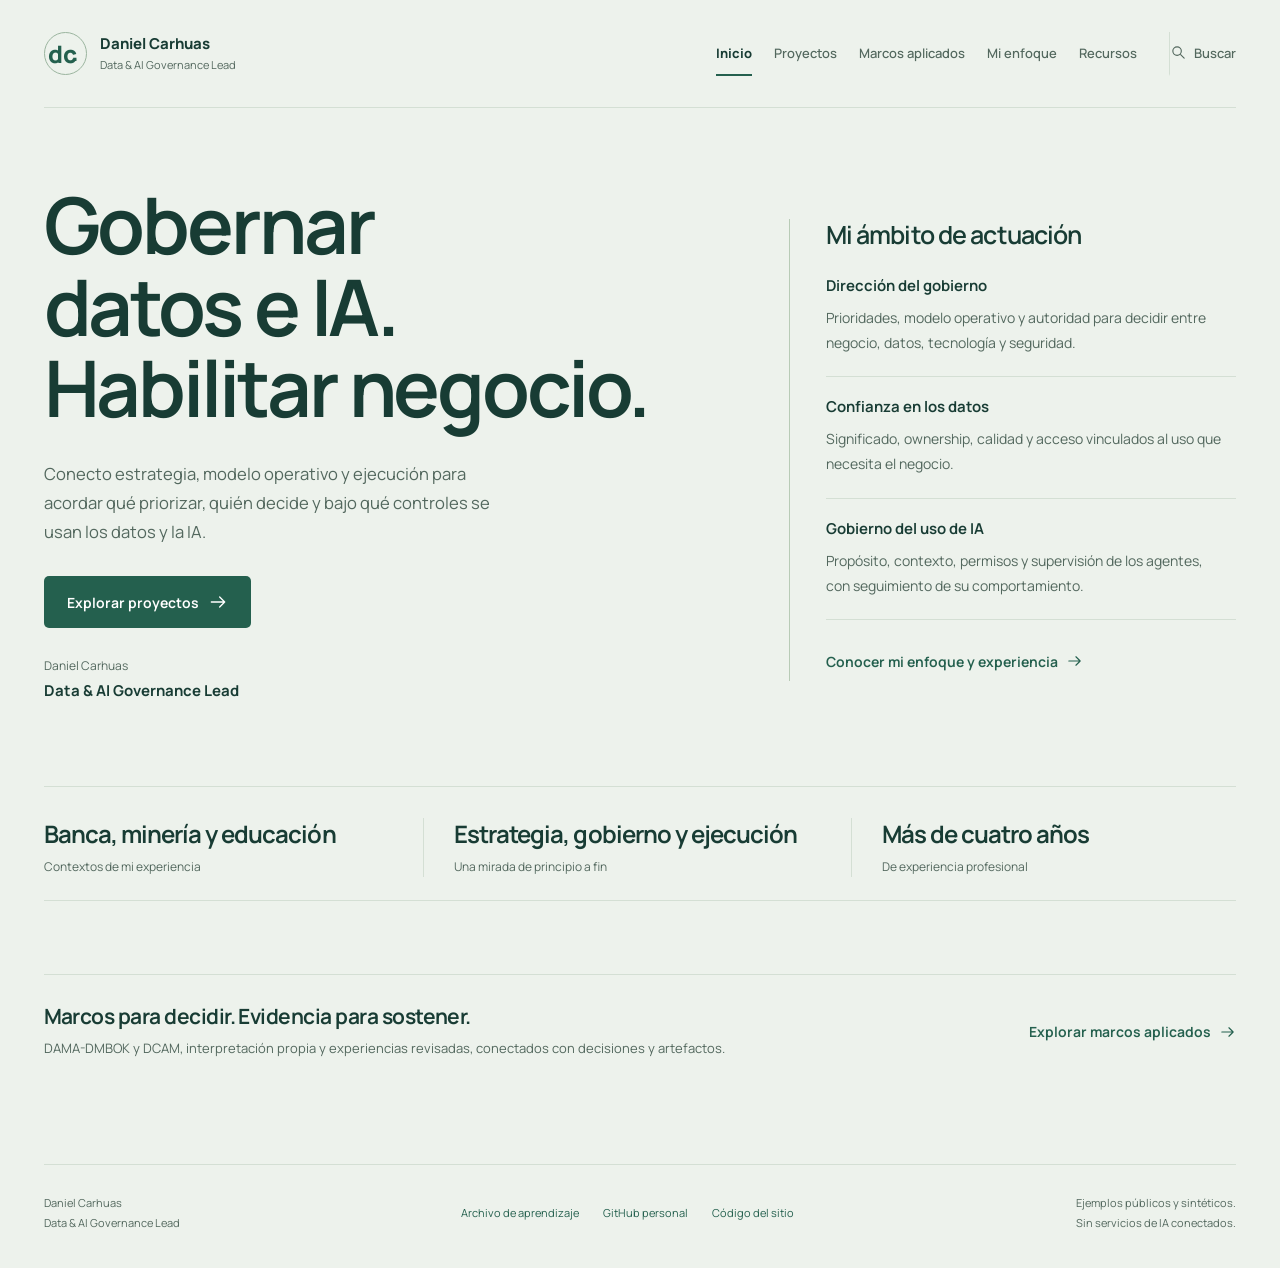
==== commit 2837b279: "Add complementary DAMA-DMBOK and DCAM business applications" ====
--- a/index.html
+++ b/index.html
@@ -15,12 +15,12 @@
   <link rel="preconnect" href="https://fonts.googleapis.com">
   <link rel="preconnect" href="https://fonts.gstatic.com" crossorigin>
   <link href="https://fonts.googleapis.com/css2?family=Manrope:wght@400;500;600;700;800&display=swap" rel="stylesheet">
-  <link rel="stylesheet" href="styles.css?v=navegacion8">
-  <link rel="stylesheet" href="executive.css?v=navegacion8">
-  <script defer src="cases.js?v=navegacion8"></script>
-  <script defer src="governance.js?v=navegacion8"></script><script defer src="profile.js?v=navegacion8"></script>
+  <link rel="stylesheet" href="styles.css?v=dcam9">
+  <link rel="stylesheet" href="executive.css?v=dcam9">
+  <script defer src="cases.js?v=dcam9"></script>
+  <script defer src="governance.js?v=dcam9"></script><script defer src="profile.js?v=dcam9"></script>
   <script defer src="policy.js?v=cuaderno1"></script>
-  <script defer src="app.js?v=navegacion8"></script>
+  <script defer src="app.js?v=dcam9"></script>
 </head>
 <body>
   <a class="skip" href="#contenido">Ir al contenido</a>
--- a/executive.css
+++ b/executive.css
@@ -631,3 +631,45 @@
   .site-nav .search-shortcut, .site-nav .nav-utility { margin: 0; padding-left: 3px; border-left: 0; }
   .site-nav .search-shortcut span { display: inline; }
 }
+
+/* Complementary frameworks, followed by their shared business decisions. */
+.framework-pair { display: grid; grid-template-columns: repeat(2, minmax(0, 1fr)); gap: 64px; margin: 43px 0 60px; }
+.framework-pair > article { display: flex; flex-direction: column; align-items: flex-start; min-width: 0; padding-bottom: 31px; border-bottom: 1px solid var(--line); }
+.framework-pair h2 { font-size: 37px; line-height: 1.15; font-weight: 600; letter-spacing: -.035em; margin: 0 0 11px; }
+.framework-pair .framework-role { color: var(--accent); font-size: 14px; line-height: 1.7; font-weight: 600; margin: 0 0 26px; }
+.framework-pair h3 { font-size: 23px; line-height: 1.35; font-weight: 600; letter-spacing: -.025em; margin: 0 0 16px; max-width: 34ch; }
+.framework-pair article > p:not(.framework-role) { font-size: 14px; line-height: 1.85; max-width: 63ch; margin-bottom: 23px; }
+.framework-pair .text-link { margin-top: auto; min-height: 44px; line-height: 1.7; }
+.framework-connection-section { margin-top: 60px; }
+.framework-connection-section > h2 { font-size: 32px; line-height: 1.2; font-weight: 600; letter-spacing: -.035em; max-width: 33ch; margin: 0 0 20px; }
+.framework-connection-section > p { max-width: 72ch; font-size: 15px; line-height: 1.85; margin: 0 0 30px; }
+.framework-connections { border-top: 1px solid var(--line); }
+.framework-connection { padding: 29px 0 35px; border-bottom: 1px solid var(--line); }
+.framework-connection h3 { font-size: 25px; line-height: 1.3; font-weight: 600; letter-spacing: -.025em; margin: 0 0 25px; }
+.framework-connection dl { display: grid; grid-template-columns: repeat(3, minmax(0, 1fr)); gap: 36px; margin: 0; }
+.framework-connection dl > div { min-width: 0; }
+.framework-connection dt { color: var(--ink); font-size: 12px; font-weight: 650; line-height: 1.75; margin-bottom: 9px; }
+.framework-connection dd { color: var(--muted); font-size: 14px; line-height: 1.85; margin: 0; overflow-wrap: anywhere; }
+.framework-source-note { max-width: 70ch; font-size: 13px; line-height: 1.85; color: var(--muted); margin: 27px 0 0; }
+.framework-source-note a { color: var(--accent); text-decoration: underline; text-underline-offset: 4px; }
+@media (max-width: 1040px) {
+  .framework-pair { gap: 37px; }
+  .framework-connection dl { gap: 24px; }
+  .framework-connection dd { font-size: 13px; }
+}
+@media (max-width: 720px) {
+  .framework-pair { grid-template-columns: 1fr; gap: 29px; margin: 31px 0 44px; }
+  .framework-pair > article { padding-bottom: 25px; }
+  .framework-pair h2 { font-size: 33px; }
+  .framework-pair .framework-role { margin-bottom: 21px; }
+  .framework-pair h3 { font-size: 22px; max-width: 34ch; }
+  .framework-pair article > p:not(.framework-role) { font-size: 13px; margin-bottom: 18px; }
+  .framework-connection-section { margin-top: 43px; }
+  .framework-connection-section > h2 { font-size: 28px; }
+  .framework-connection-section > p { font-size: 14px; margin-bottom: 25px; }
+  .framework-connection { padding: 26px 0 29px; }
+  .framework-connection h3 { font-size: 24px; margin-bottom: 22px; }
+  .framework-connection dl { grid-template-columns: 1fr; gap: 21px; }
+  .framework-connection dt { margin-bottom: 6px; }
+  .framework-source-note { margin-top: 23px; }
+}
